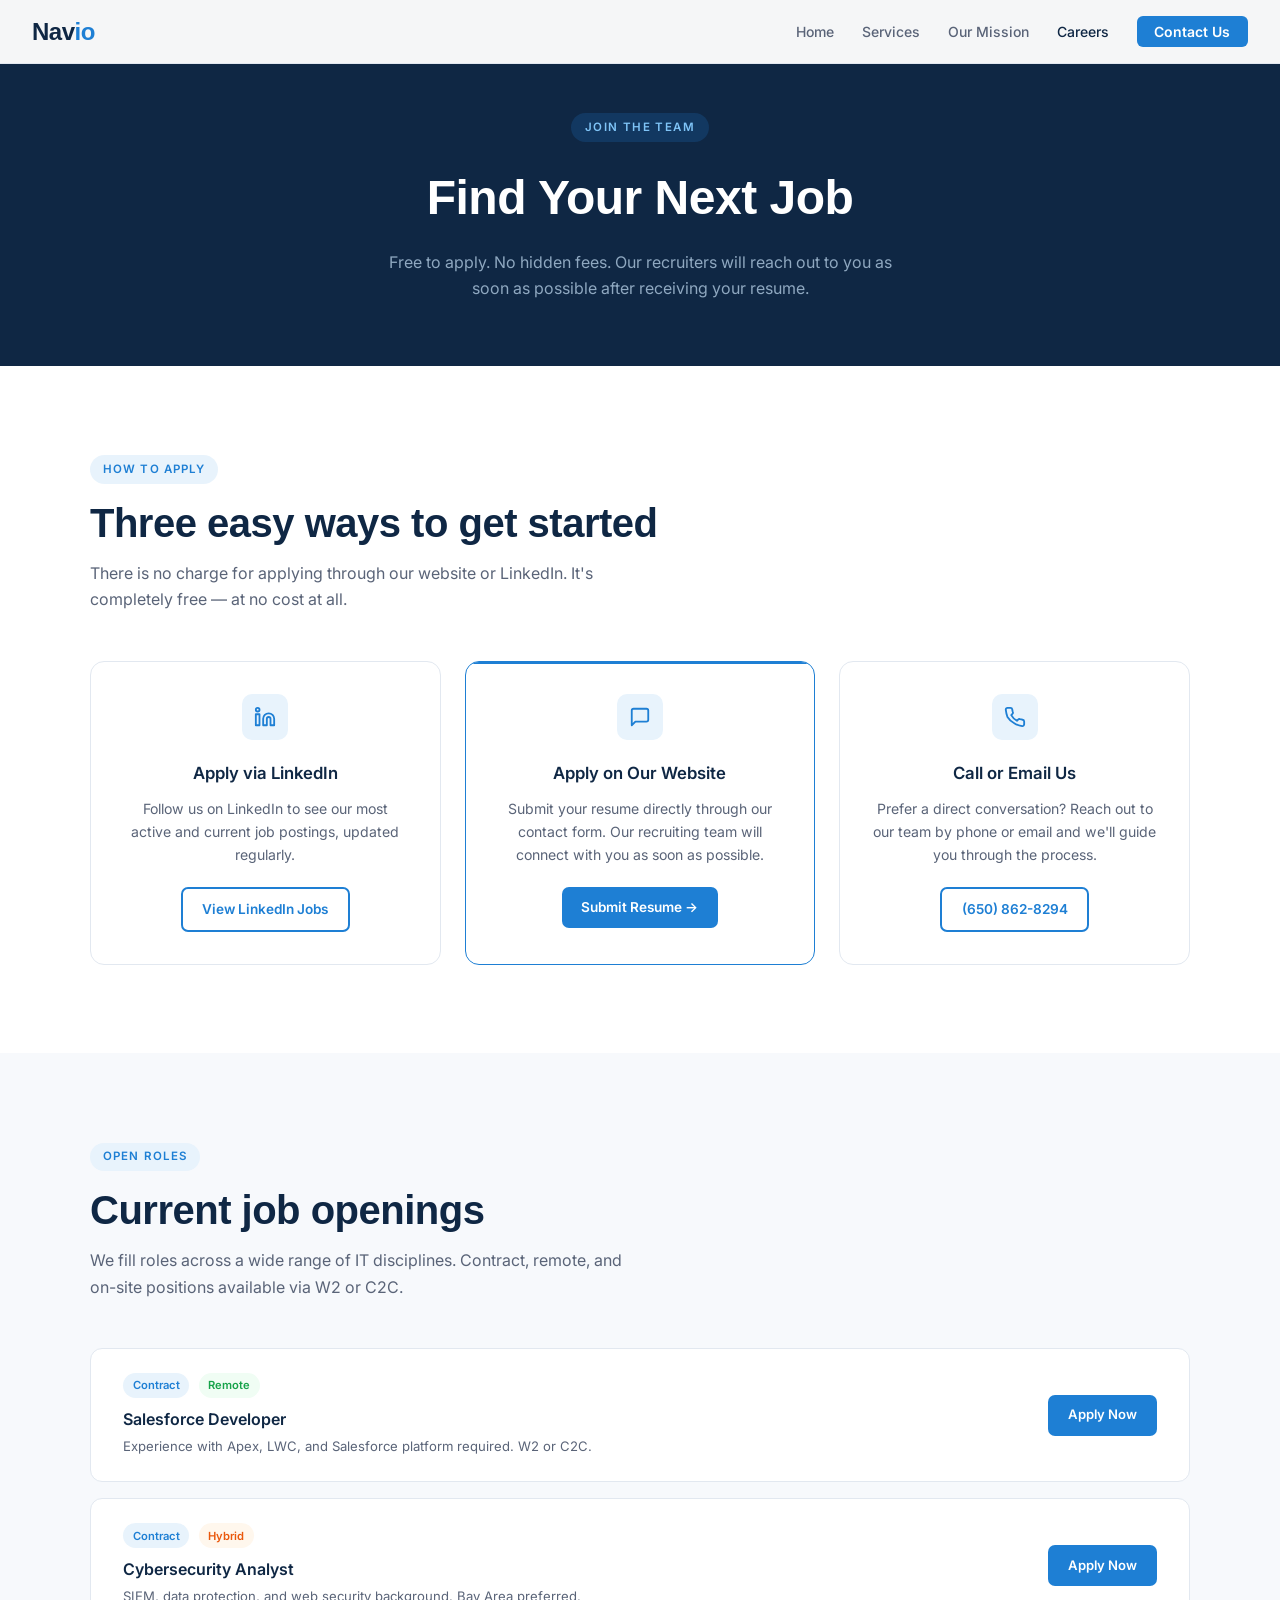
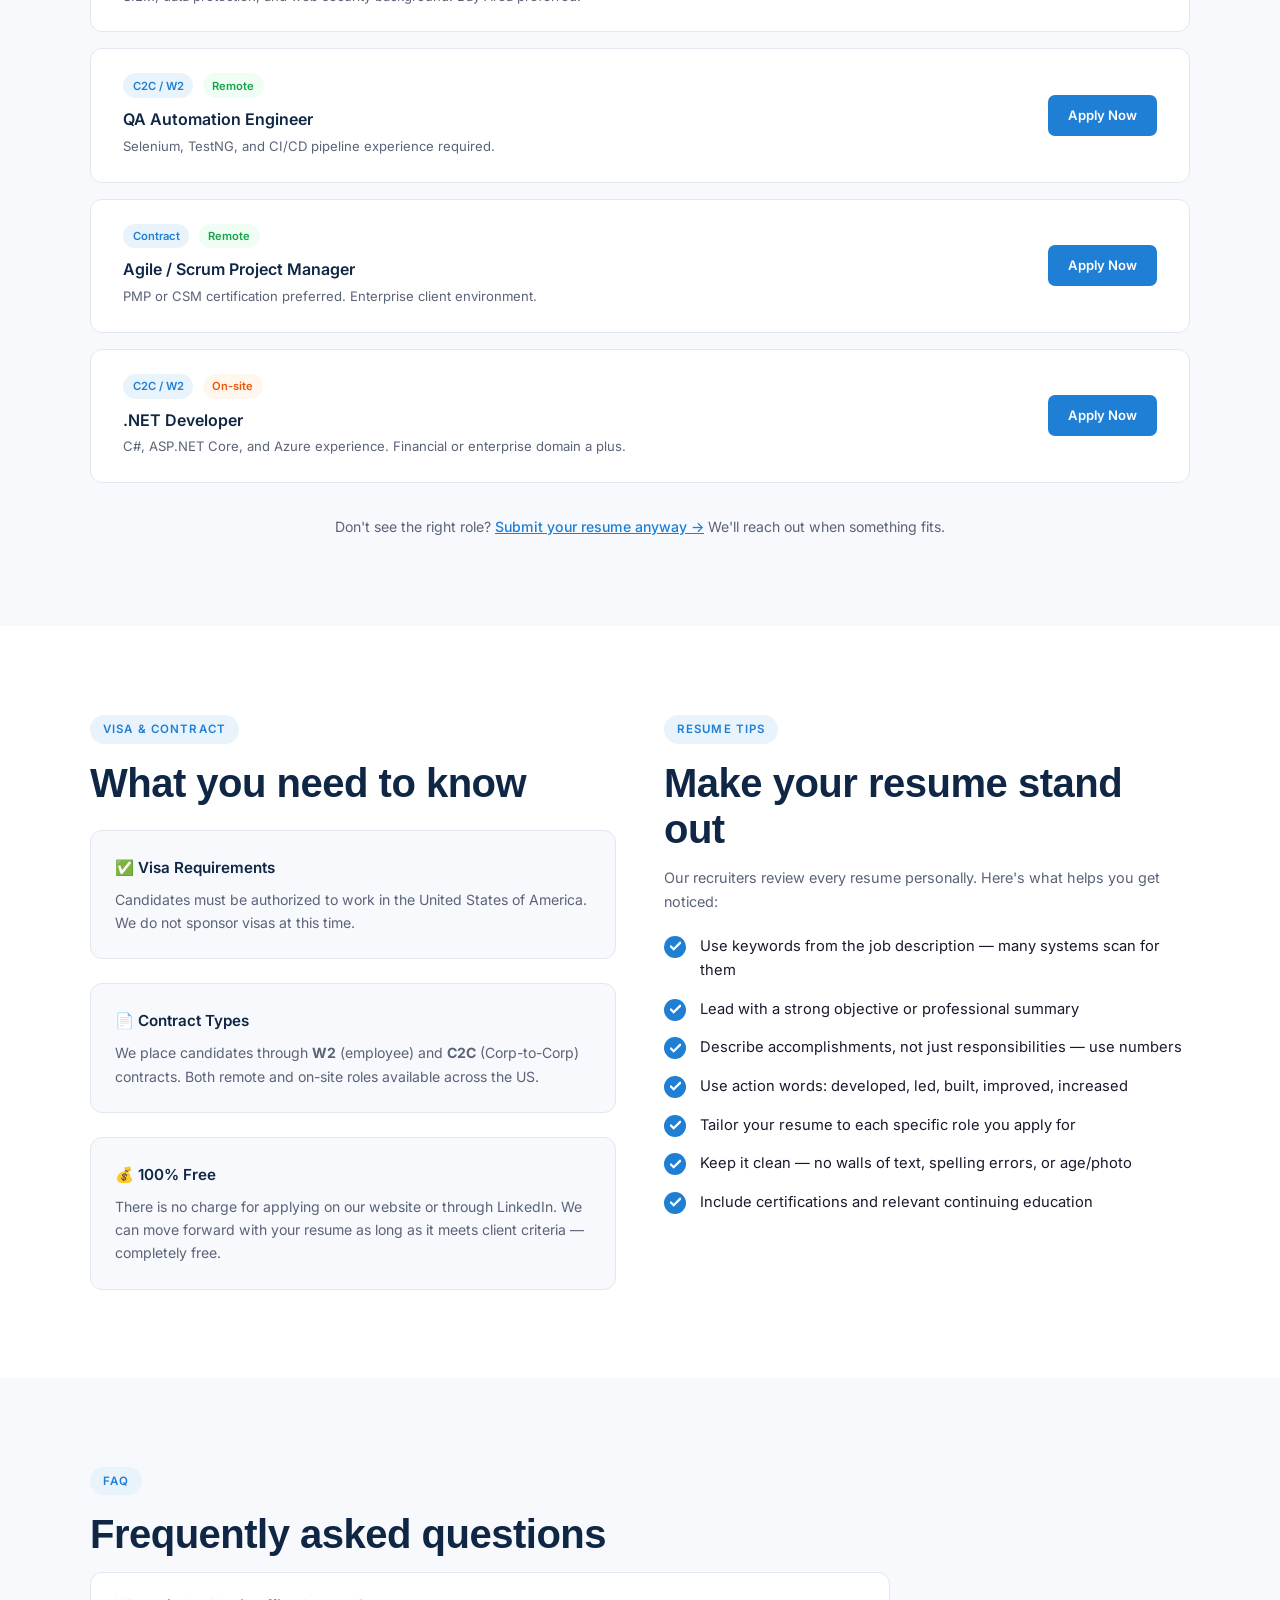
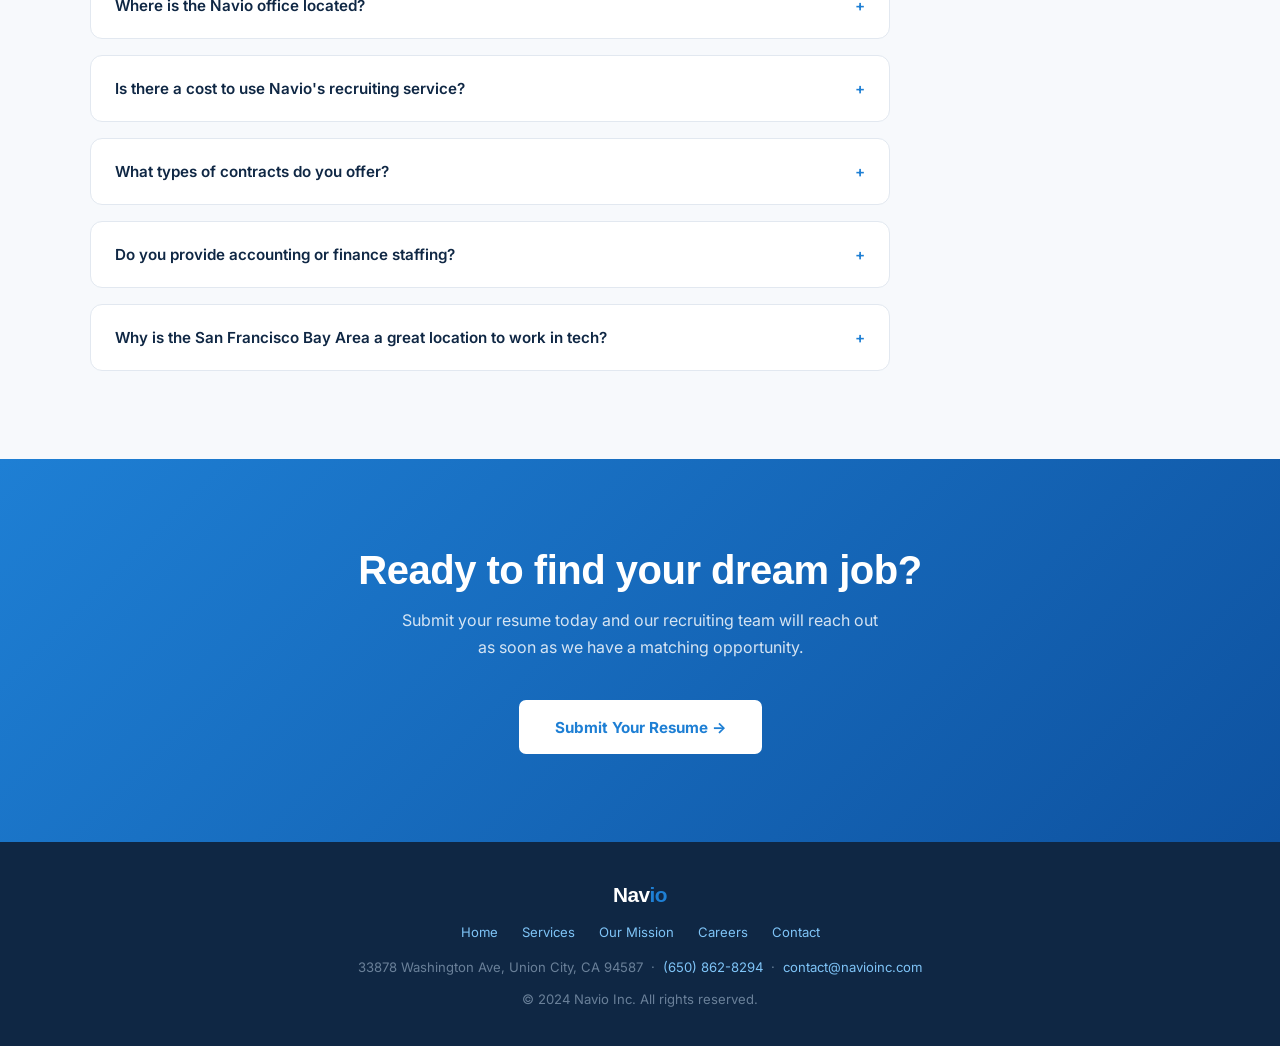
==== careers.html @ 4a9e3482 "Change font family in footer to sans-serif" ====
<!DOCTYPE html>
<html lang="en">
<head>
  <meta charset="UTF-8" />
  <meta name="viewport" content="width=device-width, initial-scale=1.0" />
  <title>Careers — Navio Inc</title>
  <link rel="stylesheet" href="style.css" />
</head>
<body>

<nav>
  <a href="index.html" class="nav-logo">Nav<span>io</span></a>
  <ul class="nav-links">
    <li><a href="index.html">Home</a></li>
    <li><a href="services.html">Services</a></li>
    <li><a href="mission.html">Our Mission</a></li>
    <li><a href="careers.html" class="active">Careers</a></li>
    <li><a href="contact.html" class="nav-cta">Contact Us</a></li>
  </ul>
</nav>

<div class="page-header">
  <div class="eyebrow">Join the Team</div>
  <h1>Find Your Next Job</h1>
  <p>Free to apply. No hidden fees. Our recruiters will reach out to you as soon as possible after receiving your resume.</p>
</div>

<!-- HOW TO APPLY -->
<section style="background:var(--bg);">
  <div class="section-inner">
    <div class="section-tag">How to Apply</div>
    <h2 class="section-title">Three easy ways to get started</h2>
    <p class="section-sub">There is no charge for applying through our website or LinkedIn. It's completely free — at no cost at all.</p>
    <div class="grid-3">
      <div class="card" style="text-align:center;">
        <div class="card-icon" style="margin:0 auto 1.25rem;"><svg viewBox="0 0 24 24"><path d="M16 8a6 6 0 016 6v7h-4v-7a2 2 0 00-2-2 2 2 0 00-2 2v7h-4v-7a6 6 0 016-6z"/><rect x="2" y="9" width="4" height="12"/><circle cx="4" cy="4" r="2"/></svg></div>
        <h3>Apply via LinkedIn</h3>
        <p style="margin-bottom:1.25rem;">Follow us on LinkedIn to see our most active and current job postings, updated regularly.</p>
        <a href="https://www.linkedin.com/in/navioinc" target="_blank" class="btn-outline" style="font-size:.85rem;padding:.6rem 1.2rem;">View LinkedIn Jobs</a>
      </div>
      <div class="card" style="text-align:center;border-color:var(--accent);">
        <div style="position:absolute;top:-1px;left:0;right:0;height:3px;background:var(--accent);transform:scaleX(1);"></div>
        <div class="card-icon" style="margin:0 auto 1.25rem;"><svg viewBox="0 0 24 24"><path d="M21 15a2 2 0 01-2 2H7l-4 4V5a2 2 0 012-2h14a2 2 0 012 2z"/></svg></div>
        <h3>Apply on Our Website</h3>
        <p style="margin-bottom:1.25rem;">Submit your resume directly through our contact form. Our recruiting team will connect with you as soon as possible.</p>
        <a href="contact.html" class="btn-primary" style="font-size:.85rem;padding:.6rem 1.2rem;">Submit Resume →</a>
      </div>
      <div class="card" style="text-align:center;">
        <div class="card-icon" style="margin:0 auto 1.25rem;"><svg viewBox="0 0 24 24"><path d="M22 16.92v3a2 2 0 01-2.18 2 19.79 19.79 0 01-8.63-3.07A19.5 19.5 0 013.77 12c-.9-2.62-1.52-5.35-1.85-8.08A2 2 0 013.9 2H7a2 2 0 012 1.72c.12.96.33 1.9.63 2.81a2 2 0 01-.45 2.11L7.91 9.91a16 16 0 006.18 6.18l1.27-1.27a2 2 0 012.11-.45c.91.3 1.85.51 2.81.63A2 2 0 0122 16.92z"/></svg></div>
        <h3>Call or Email Us</h3>
        <p style="margin-bottom:1.25rem;">Prefer a direct conversation? Reach out to our team by phone or email and we'll guide you through the process.</p>
        <a href="tel:6508628294" class="btn-outline" style="font-size:.85rem;padding:.6rem 1.2rem;">(650) 862-8294</a>
      </div>
    </div>
  </div>
</section>

<!-- JOB OPENINGS -->
<section style="background:var(--bg-alt);">
  <div class="section-inner">
    <div class="section-tag">Open Roles</div>
    <h2 class="section-title">Current job openings</h2>
    <p class="section-sub">We fill roles across a wide range of IT disciplines. Contract, remote, and on-site positions available via W2 or C2C.</p>

    <div style="display:flex;flex-direction:column;gap:1rem;">

      <div style="background:var(--bg);border:1px solid var(--border);border-radius:12px;padding:1.5rem 2rem;display:flex;justify-content:space-between;align-items:center;gap:1rem;flex-wrap:wrap;transition:box-shadow .2s,border-color .2s;" onmouseover="this.style.boxShadow='0 4px 16px rgba(15,39,68,.08)';this.style.borderColor='#c0d4e8';" onmouseout="this.style.boxShadow='none';this.style.borderColor='var(--border)';">
        <div>
          <div style="display:flex;gap:.6rem;margin-bottom:.5rem;flex-wrap:wrap;">
            <span style="background:var(--accent-light);color:var(--accent);font-size:.7rem;font-weight:600;padding:.2rem .6rem;border-radius:100px;">Contract</span>
            <span style="background:#f0fdf4;color:#16a34a;font-size:.7rem;font-weight:600;padding:.2rem .6rem;border-radius:100px;">Remote</span>
          </div>
          <h3 style="font-size:1rem;font-weight:600;color:var(--navy);margin-bottom:.2rem;">Salesforce Developer</h3>
          <p style="font-size:.82rem;color:var(--text-muted);">Experience with Apex, LWC, and Salesforce platform required. W2 or C2C.</p>
        </div>
        <a href="contact.html" class="btn-primary" style="font-size:.82rem;padding:.6rem 1.25rem;white-space:nowrap;">Apply Now</a>
      </div>

      <div style="background:var(--bg);border:1px solid var(--border);border-radius:12px;padding:1.5rem 2rem;display:flex;justify-content:space-between;align-items:center;gap:1rem;flex-wrap:wrap;transition:box-shadow .2s,border-color .2s;" onmouseover="this.style.boxShadow='0 4px 16px rgba(15,39,68,.08)';this.style.borderColor='#c0d4e8';" onmouseout="this.style.boxShadow='none';this.style.borderColor='var(--border)';">
        <div>
          <div style="display:flex;gap:.6rem;margin-bottom:.5rem;flex-wrap:wrap;">
            <span style="background:var(--accent-light);color:var(--accent);font-size:.7rem;font-weight:600;padding:.2rem .6rem;border-radius:100px;">Contract</span>
            <span style="background:#fff7ed;color:#ea580c;font-size:.7rem;font-weight:600;padding:.2rem .6rem;border-radius:100px;">Hybrid</span>
          </div>
          <h3 style="font-size:1rem;font-weight:600;color:var(--navy);margin-bottom:.2rem;">Cybersecurity Analyst</h3>
          <p style="font-size:.82rem;color:var(--text-muted);">SIEM, data protection, and web security background. Bay Area preferred.</p>
        </div>
        <a href="contact.html" class="btn-primary" style="font-size:.82rem;padding:.6rem 1.25rem;white-space:nowrap;">Apply Now</a>
      </div>

      <div style="background:var(--bg);border:1px solid var(--border);border-radius:12px;padding:1.5rem 2rem;display:flex;justify-content:space-between;align-items:center;gap:1rem;flex-wrap:wrap;transition:box-shadow .2s,border-color .2s;" onmouseover="this.style.boxShadow='0 4px 16px rgba(15,39,68,.08)';this.style.borderColor='#c0d4e8';" onmouseout="this.style.boxShadow='none';this.style.borderColor='var(--border)';">
        <div>
          <div style="display:flex;gap:.6rem;margin-bottom:.5rem;flex-wrap:wrap;">
            <span style="background:var(--accent-light);color:var(--accent);font-size:.7rem;font-weight:600;padding:.2rem .6rem;border-radius:100px;">C2C / W2</span>
            <span style="background:#f0fdf4;color:#16a34a;font-size:.7rem;font-weight:600;padding:.2rem .6rem;border-radius:100px;">Remote</span>
          </div>
          <h3 style="font-size:1rem;font-weight:600;color:var(--navy);margin-bottom:.2rem;">QA Automation Engineer</h3>
          <p style="font-size:.82rem;color:var(--text-muted);">Selenium, TestNG, and CI/CD pipeline experience required.</p>
        </div>
        <a href="contact.html" class="btn-primary" style="font-size:.82rem;padding:.6rem 1.25rem;white-space:nowrap;">Apply Now</a>
      </div>

      <div style="background:var(--bg);border:1px solid var(--border);border-radius:12px;padding:1.5rem 2rem;display:flex;justify-content:space-between;align-items:center;gap:1rem;flex-wrap:wrap;transition:box-shadow .2s,border-color .2s;" onmouseover="this.style.boxShadow='0 4px 16px rgba(15,39,68,.08)';this.style.borderColor='#c0d4e8';" onmouseover="this.style.boxShadow='0 4px 16px rgba(15,39,68,.08)';this.style.borderColor='#c0d4e8';" onmouseout="this.style.boxShadow='none';this.style.borderColor='var(--border)';">
        <div>
          <div style="display:flex;gap:.6rem;margin-bottom:.5rem;flex-wrap:wrap;">
            <span style="background:var(--accent-light);color:var(--accent);font-size:.7rem;font-weight:600;padding:.2rem .6rem;border-radius:100px;">Contract</span>
            <span style="background:#f0fdf4;color:#16a34a;font-size:.7rem;font-weight:600;padding:.2rem .6rem;border-radius:100px;">Remote</span>
          </div>
          <h3 style="font-size:1rem;font-weight:600;color:var(--navy);margin-bottom:.2rem;">Agile / Scrum Project Manager</h3>
          <p style="font-size:.82rem;color:var(--text-muted);">PMP or CSM certification preferred. Enterprise client environment.</p>
        </div>
        <a href="contact.html" class="btn-primary" style="font-size:.82rem;padding:.6rem 1.25rem;white-space:nowrap;">Apply Now</a>
      </div>

      <div style="background:var(--bg);border:1px solid var(--border);border-radius:12px;padding:1.5rem 2rem;display:flex;justify-content:space-between;align-items:center;gap:1rem;flex-wrap:wrap;transition:box-shadow .2s,border-color .2s;" onmouseover="this.style.boxShadow='0 4px 16px rgba(15,39,68,.08)';this.style.borderColor='#c0d4e8';" onmouseout="this.style.boxShadow='none';this.style.borderColor='var(--border)';">
        <div>
          <div style="display:flex;gap:.6rem;margin-bottom:.5rem;flex-wrap:wrap;">
            <span style="background:var(--accent-light);color:var(--accent);font-size:.7rem;font-weight:600;padding:.2rem .6rem;border-radius:100px;">C2C / W2</span>
            <span style="background:#fff7ed;color:#ea580c;font-size:.7rem;font-weight:600;padding:.2rem .6rem;border-radius:100px;">On-site</span>
          </div>
          <h3 style="font-size:1rem;font-weight:600;color:var(--navy);margin-bottom:.2rem;">.NET Developer</h3>
          <p style="font-size:.82rem;color:var(--text-muted);">C#, ASP.NET Core, and Azure experience. Financial or enterprise domain a plus.</p>
        </div>
        <a href="contact.html" class="btn-primary" style="font-size:.82rem;padding:.6rem 1.25rem;white-space:nowrap;">Apply Now</a>
      </div>

    </div>

    <p style="margin-top:2rem;font-size:.88rem;color:var(--text-muted);text-align:center;">Don't see the right role? <a href="contact.html" style="color:var(--accent);font-weight:500;">Submit your resume anyway →</a> We'll reach out when something fits.</p>
  </div>
</section>

<!-- CONTRACT INFO -->
<section style="background:var(--bg);">
  <div class="section-inner">
    <div style="display:grid;grid-template-columns:1fr 1fr;gap:3rem;align-items:start;">
      <div>
        <div class="section-tag">Visa &amp; Contract</div>
        <h2 class="section-title">What you need to know</h2>
        <div style="display:flex;flex-direction:column;gap:1.5rem;margin-top:1.5rem;">
          <div style="padding:1.5rem;background:var(--bg-alt);border-radius:12px;border:1px solid var(--border);">
            <h3 style="font-size:.95rem;font-weight:600;color:var(--navy);margin-bottom:.5rem;">✅ Visa Requirements</h3>
            <p style="font-size:.88rem;color:var(--text-muted);">Candidates must be authorized to work in the United States of America. We do not sponsor visas at this time.</p>
          </div>
          <div style="padding:1.5rem;background:var(--bg-alt);border-radius:12px;border:1px solid var(--border);">
            <h3 style="font-size:.95rem;font-weight:600;color:var(--navy);margin-bottom:.5rem;">📄 Contract Types</h3>
            <p style="font-size:.88rem;color:var(--text-muted);">We place candidates through <strong>W2</strong> (employee) and <strong>C2C</strong> (Corp-to-Corp) contracts. Both remote and on-site roles available across the US.</p>
          </div>
          <div style="padding:1.5rem;background:var(--bg-alt);border-radius:12px;border:1px solid var(--border);">
            <h3 style="font-size:.95rem;font-weight:600;color:var(--navy);margin-bottom:.5rem;">💰 100% Free</h3>
            <p style="font-size:.88rem;color:var(--text-muted);">There is no charge for applying on our website or through LinkedIn. We can move forward with your resume as long as it meets client criteria — completely free.</p>
          </div>
        </div>
      </div>
      <div>
        <div class="section-tag">Resume Tips</div>
        <h2 class="section-title">Make your resume stand out</h2>
        <p style="color:var(--text-muted);font-size:.9rem;margin-bottom:1.25rem;">Our recruiters review every resume personally. Here's what helps you get noticed:</p>
        <ul class="check-list">
          <li class="check-item"><div class="check-circle"><svg viewBox="0 0 12 10"><polyline points="1,5 4,8 11,1"/></svg></div><span>Use keywords from the job description — many systems scan for them</span></li>
          <li class="check-item"><div class="check-circle"><svg viewBox="0 0 12 10"><polyline points="1,5 4,8 11,1"/></svg></div><span>Lead with a strong objective or professional summary</span></li>
          <li class="check-item"><div class="check-circle"><svg viewBox="0 0 12 10"><polyline points="1,5 4,8 11,1"/></svg></div><span>Describe accomplishments, not just responsibilities — use numbers</span></li>
          <li class="check-item"><div class="check-circle"><svg viewBox="0 0 12 10"><polyline points="1,5 4,8 11,1"/></svg></div><span>Use action words: developed, led, built, improved, increased</span></li>
          <li class="check-item"><div class="check-circle"><svg viewBox="0 0 12 10"><polyline points="1,5 4,8 11,1"/></svg></div><span>Tailor your resume to each specific role you apply for</span></li>
          <li class="check-item"><div class="check-circle"><svg viewBox="0 0 12 10"><polyline points="1,5 4,8 11,1"/></svg></div><span>Keep it clean — no walls of text, spelling errors, or age/photo</span></li>
          <li class="check-item"><div class="check-circle"><svg viewBox="0 0 12 10"><polyline points="1,5 4,8 11,1"/></svg></div><span>Include certifications and relevant continuing education</span></li>
        </ul>
      </div>
    </div>
  </div>
</section>

<!-- FAQ -->
<section style="background:var(--bg-alt);">
  <div class="section-inner">
    <div class="section-tag">FAQ</div>
    <h2 class="section-title">Frequently asked questions</h2>
    <div style="display:flex;flex-direction:column;gap:1rem;max-width:800px;">

      <details style="background:var(--bg);border:1px solid var(--border);border-radius:12px;padding:1.25rem 1.5rem;cursor:pointer;">
        <summary style="font-weight:600;color:var(--navy);font-size:.95rem;list-style:none;display:flex;justify-content:space-between;align-items:center;">Where is the Navio office located? <span style="color:var(--accent);">+</span></summary>
        <p style="margin-top:.85rem;font-size:.88rem;color:var(--text-muted);">Our office is located at 33878 Washington Ave, Union City, CA 94587. We serve clients and candidates across the entire United States.</p>
      </details>

      <details style="background:var(--bg);border:1px solid var(--border);border-radius:12px;padding:1.25rem 1.5rem;cursor:pointer;">
        <summary style="font-weight:600;color:var(--navy);font-size:.95rem;list-style:none;display:flex;justify-content:space-between;align-items:center;">Is there a cost to use Navio's recruiting service? <span style="color:var(--accent);">+</span></summary>
        <p style="margin-top:.85rem;font-size:.88rem;color:var(--text-muted);">No. Our service is completely free for job seekers. There is no charge for applying on our website or through LinkedIn. We earn only when we successfully place a candidate with an employer.</p>
      </details>

      <details style="background:var(--bg);border:1px solid var(--border);border-radius:12px;padding:1.25rem 1.5rem;cursor:pointer;">
        <summary style="font-weight:600;color:var(--navy);font-size:.95rem;list-style:none;display:flex;justify-content:space-between;align-items:center;">What types of contracts do you offer? <span style="color:var(--accent);">+</span></summary>
        <p style="margin-top:.85rem;font-size:.88rem;color:var(--text-muted);">We place candidates through W2 (direct employment) and C2C (Corp-to-Corp) contracts. We have both remote and on-site opportunities available.</p>
      </details>

      <details style="background:var(--bg);border:1px solid var(--border);border-radius:12px;padding:1.25rem 1.5rem;cursor:pointer;">
        <summary style="font-weight:600;color:var(--navy);font-size:.95rem;list-style:none;display:flex;justify-content:space-between;align-items:center;">Do you provide accounting or finance staffing? <span style="color:var(--accent);">+</span></summary>
        <p style="margin-top:.85rem;font-size:.88rem;color:var(--text-muted);">No. Our core expertise is in IT staffing — we provide IT consultants to Bay Area companies as well as clients across the USA and some international clients. We do not specialize in accounting or finance roles.</p>
      </details>

      <details style="background:var(--bg);border:1px solid var(--border);border-radius:12px;padding:1.25rem 1.5rem;cursor:pointer;">
        <summary style="font-weight:600;color:var(--navy);font-size:.95rem;list-style:none;display:flex;justify-content:space-between;align-items:center;">Why is the San Francisco Bay Area a great location to work in tech? <span style="color:var(--accent);">+</span></summary>
        <p style="margin-top:.85rem;font-size:.88rem;color:var(--text-muted);">Silicon Valley is a global center for high technology and innovation, located in the southern part of the San Francisco Bay Area. It's home to some of the world's most influential technology companies and offers unparalleled career opportunities for IT professionals.</p>
      </details>

    </div>
  </div>
</section>

<!-- CTA -->
<section class="cta-band">
  <div class="section-inner">
    <h2 class="section-title">Ready to find your dream job?</h2>
    <p>Submit your resume today and our recruiting team will reach out as soon as we have a matching opportunity.</p>
    <a href="contact.html" class="btn-white">Submit Your Resume →</a>
  </div>
</section>

<footer>
  <div class="footer-inner">
    <div style="font-family:'sans-serif',sans-serif;font-weight:800;font-size:1.3rem;color:#fff;letter-spacing:-.5px;">Nav<span style="color:var(--accent);">io</span></div>
    <div class="footer-links">
      <a href="index.html">Home</a><a href="services.html">Services</a><a href="mission.html">Our Mission</a><a href="careers.html">Careers</a><a href="contact.html">Contact</a>
    </div>
    <p>33878 Washington Ave, Union City, CA 94587 &nbsp;·&nbsp; <a href="tel:6508628294">(650) 862-8294</a> &nbsp;·&nbsp; <a href="mailto:contact@navioinc.com">contact@navioinc.com</a></p>
    <p>© 2024 Navio Inc. All rights reserved.</p>
  </div>
</footer>

</body>
</html>
---- style.css ----
/* ============================================================
   NAVIO INC — Shared Stylesheet
   ============================================================ */

@import url('https://fonts.googleapis.com/css2?family=Inter:wght@400;500;600&family=Syne:wght@700;800&display=swap');

*, *::before, *::after { box-sizing: border-box; margin: 0; padding: 0; }

:root {
  --navy:        #0f2744;
  --navy-mid:    #1a3a5c;
  --accent:      #1e7fd4;
  --accent-light:#e8f3fc;
  --text:        #1a1a2e;
  --text-muted:  #5a6478;
  --border:      #e2e8f0;
  --bg:          #ffffff;
  --bg-alt:      #f7f9fc;
}

html { scroll-behavior: smooth; }
body { font-family: 'Inter', sans-serif; color: var(--text); background: var(--bg); line-height: 1.65; }

/* ── NAV ── */
nav {
  position: fixed; top: 0; left: 0; right: 0; z-index: 100;
  background: rgba(255,255,255,0.96); backdrop-filter: blur(10px);
  border-bottom: 1px solid var(--border);
  padding: 0 2rem; height: 64px;
  display: flex; align-items: center; justify-content: space-between;
}
.nav-logo { font-family: 'sans-serif', sans-serif; font-weight: 800; font-size: 1.5rem; color: var(--navy); text-decoration: none; letter-spacing: -0.5px; }
.nav-logo span { color: var(--accent); }
.nav-links { display: flex; gap: 1.75rem; list-style: none; }
.nav-links a { font-size: 0.875rem; font-weight: 500; color: var(--text-muted); text-decoration: none; transition: color .2s; }
.nav-links a:hover, .nav-links a.active { color: var(--navy); }
.nav-cta { background: var(--accent) !important; color: #fff !important; padding: .45rem 1.1rem; border-radius: 6px; font-weight: 600 !important; transition: background .2s !important; }
.nav-cta:hover { background: #1567b8 !important; }

/* ── PAGE HEADER (inner pages) ── */
.page-header {
  background: var(--navy); padding: 7rem 2rem 4rem;
  text-align: center;
}
.page-header .eyebrow {
  display: inline-block; background: rgba(30,127,212,.2); color: #7fc4f7;
  font-size: .72rem; font-weight: 600; letter-spacing: .12em; text-transform: uppercase;
  padding: .3rem .85rem; border-radius: 100px; margin-bottom: 1rem;
}
.page-header h1 { font-family: 'sans-serif', sans-serif; font-size: clamp(2rem,4vw,3rem); font-weight: 800; color: #fff; letter-spacing: -.5px; margin-bottom: .75rem; }
.page-header p { color: #8fa8c0; font-size: 1rem; max-width: 520px; margin: 0 auto; }

/* ── SECTIONS ── */
section { padding: 5.5rem 2rem; }
.section-inner { max-width: 1100px; margin: 0 auto; }
.section-tag { display: inline-block; background: var(--accent-light); color: var(--accent); font-size: .72rem; font-weight: 600; letter-spacing: .1em; text-transform: uppercase; padding: .3rem .8rem; border-radius: 100px; margin-bottom: 1rem; }
.section-title { font-family: 'sans-serif', sans-serif; font-size: clamp(1.8rem,3.5vw,2.5rem); font-weight: 800; color: var(--navy); letter-spacing: -.5px; line-height: 1.15; margin-bottom: .9rem; }
.section-sub { color: var(--text-muted); font-size: 1rem; max-width: 540px; margin-bottom: 3rem; }

/* ── BUTTONS ── */
.btn-primary { background: var(--accent); color: #fff; padding: .85rem 2rem; border-radius: 7px; font-weight: 600; font-size: .95rem; text-decoration: none; display: inline-block; transition: background .2s, transform .15s; border: none; cursor: pointer; font-family: inherit; }
.btn-primary:hover { background: #1567b8; transform: translateY(-1px); }
.btn-outline { border: 2px solid var(--accent); color: var(--accent); padding: .8rem 1.9rem; border-radius: 7px; font-weight: 600; font-size: .95rem; text-decoration: none; display: inline-block; transition: background .2s, color .2s; background: transparent; cursor: pointer; font-family: inherit; }
.btn-outline:hover { background: var(--accent); color: #fff; }
.btn-white { background: #fff; color: var(--accent); padding: .9rem 2.25rem; border-radius: 7px; font-weight: 700; font-size: .95rem; text-decoration: none; display: inline-block; transition: transform .2s, box-shadow .2s; }
.btn-white:hover { transform: translateY(-2px); box-shadow: 0 8px 24px rgba(0,0,0,.2); }

/* ── CARDS ── */
.card { border: 1px solid var(--border); border-radius: 14px; padding: 2rem; transition: box-shadow .25s, border-color .25s, transform .2s; position: relative; overflow: hidden; background: var(--bg); }
.card::before { content: ''; position: absolute; top: 0; left: 0; right: 0; height: 3px; background: var(--accent); transform: scaleX(0); transform-origin: left; transition: transform .3s; }
.card:hover { box-shadow: 0 8px 32px rgba(15,39,68,.1); border-color: #c0d4e8; transform: translateY(-2px); }
.card:hover::before { transform: scaleX(1); }

.card-icon { width: 46px; height: 46px; background: var(--accent-light); border-radius: 10px; display: flex; align-items: center; justify-content: center; margin-bottom: 1.25rem; }
.card-icon svg { width: 22px; height: 22px; stroke: var(--accent); fill: none; stroke-width: 2; stroke-linecap: round; stroke-linejoin: round; }
.card h3 { font-size: 1.05rem; font-weight: 600; color: var(--navy); margin-bottom: .6rem; }
.card p { font-size: .88rem; color: var(--text-muted); line-height: 1.65; }

/* ── DARK SECTION ── */
.dark-section { background: var(--navy); }
.dark-section .section-title { color: #fff; }
.dark-section .section-sub { color: #8fa8c0; }
.dark-section .section-tag { background: rgba(30,127,212,.2); color: #7fc4f7; }

/* ── CTA BAND ── */
.cta-band { background: linear-gradient(135deg, var(--accent) 0%, #0e52a0 100%); text-align: center; }
.cta-band .section-title { color: #fff; }
.cta-band p { color: rgba(255,255,255,.82); max-width: 480px; margin: 0 auto 2.5rem; }

/* ── CHECKLIST ── */
.check-list { list-style: none; display: flex; flex-direction: column; gap: .9rem; }
.check-item { display: flex; gap: .85rem; align-items: flex-start; }
.check-circle { width: 22px; height: 22px; background: var(--accent); border-radius: 50%; display: flex; align-items: center; justify-content: center; flex-shrink: 0; margin-top: 2px; }
.check-circle svg { width: 11px; height: 11px; stroke: #fff; fill: none; stroke-width: 2.5; stroke-linecap: round; }
.check-item span { font-size: .92rem; color: var(--text); }

/* ── FOOTER ── */
footer { background: var(--navy); color: #6a8099; text-align: center; padding: 2.25rem 2rem; font-size: .82rem; }
footer a { color: #7fc4f7; text-decoration: none; }
footer a:hover { text-decoration: underline; }
.footer-inner { max-width: 1100px; margin: 0 auto; display: flex; flex-direction: column; gap: .6rem; align-items: center; }
.footer-links { display: flex; gap: 1.5rem; flex-wrap: wrap; justify-content: center; margin-bottom: .25rem; }

/* ── GRID HELPERS ── */
.grid-3 { display: grid; grid-template-columns: repeat(auto-fit, minmax(280px, 1fr)); gap: 1.5rem; }
.grid-2 { display: grid; grid-template-columns: 1fr 1fr; gap: 1.5rem; }

/* ── TRUST BAR ── */
.trust-bar { background: var(--bg-alt); border-bottom: 1px solid var(--border); padding: 1.5rem 2rem; text-align: center; }
.trust-bar p { font-size: .75rem; color: var(--text-muted); letter-spacing: .08em; text-transform: uppercase; margin-bottom: 1.1rem; }
.trust-logos { display: flex; justify-content: center; align-items: center; gap: 2.5rem; flex-wrap: wrap; }
.trust-logo { font-family: 'Syne', sans-serif; font-weight: 700; font-size: 1.05rem; color: #b0b8c8; }

/* ── STAT CARDS ── */
.stat-card { background: rgba(255,255,255,.06); border: 1px solid rgba(255,255,255,.1); border-radius: 12px; padding: 1.5rem; }
.stat-card .num { font-family: 'Syne', sans-serif; font-size: 2.2rem; font-weight: 800; color: #fff; line-height: 1; }
.stat-card .num span { color: #7fc4f7; }
.stat-card .label { font-size: .8rem; color: #7f9ab0; margin-top: .4rem; }

/* ── FORM ── */
.form-grid { display: grid; grid-template-columns: 1fr 1fr; gap: 1.25rem; }
.form-group { display: flex; flex-direction: column; gap: .4rem; }
.form-group.full { grid-column: 1 / -1; }
label { font-size: .82rem; font-weight: 500; color: var(--navy); }
input, select, textarea { border: 1px solid var(--border); border-radius: 7px; padding: .7rem .9rem; font-size: .9rem; font-family: inherit; color: var(--text); background: var(--bg); transition: border-color .2s, box-shadow .2s; outline: none; width: 100%; }
input:focus, select:focus, textarea:focus { border-color: var(--accent); box-shadow: 0 0 0 3px rgba(30,127,212,.12); }
textarea { resize: vertical; min-height: 110px; }

/* ── MOBILE ── */
@media (max-width: 768px) {
  .nav-links { display: none; }
  .grid-2 { grid-template-columns: 1fr; }
  .form-grid { grid-template-columns: 1fr; }
}
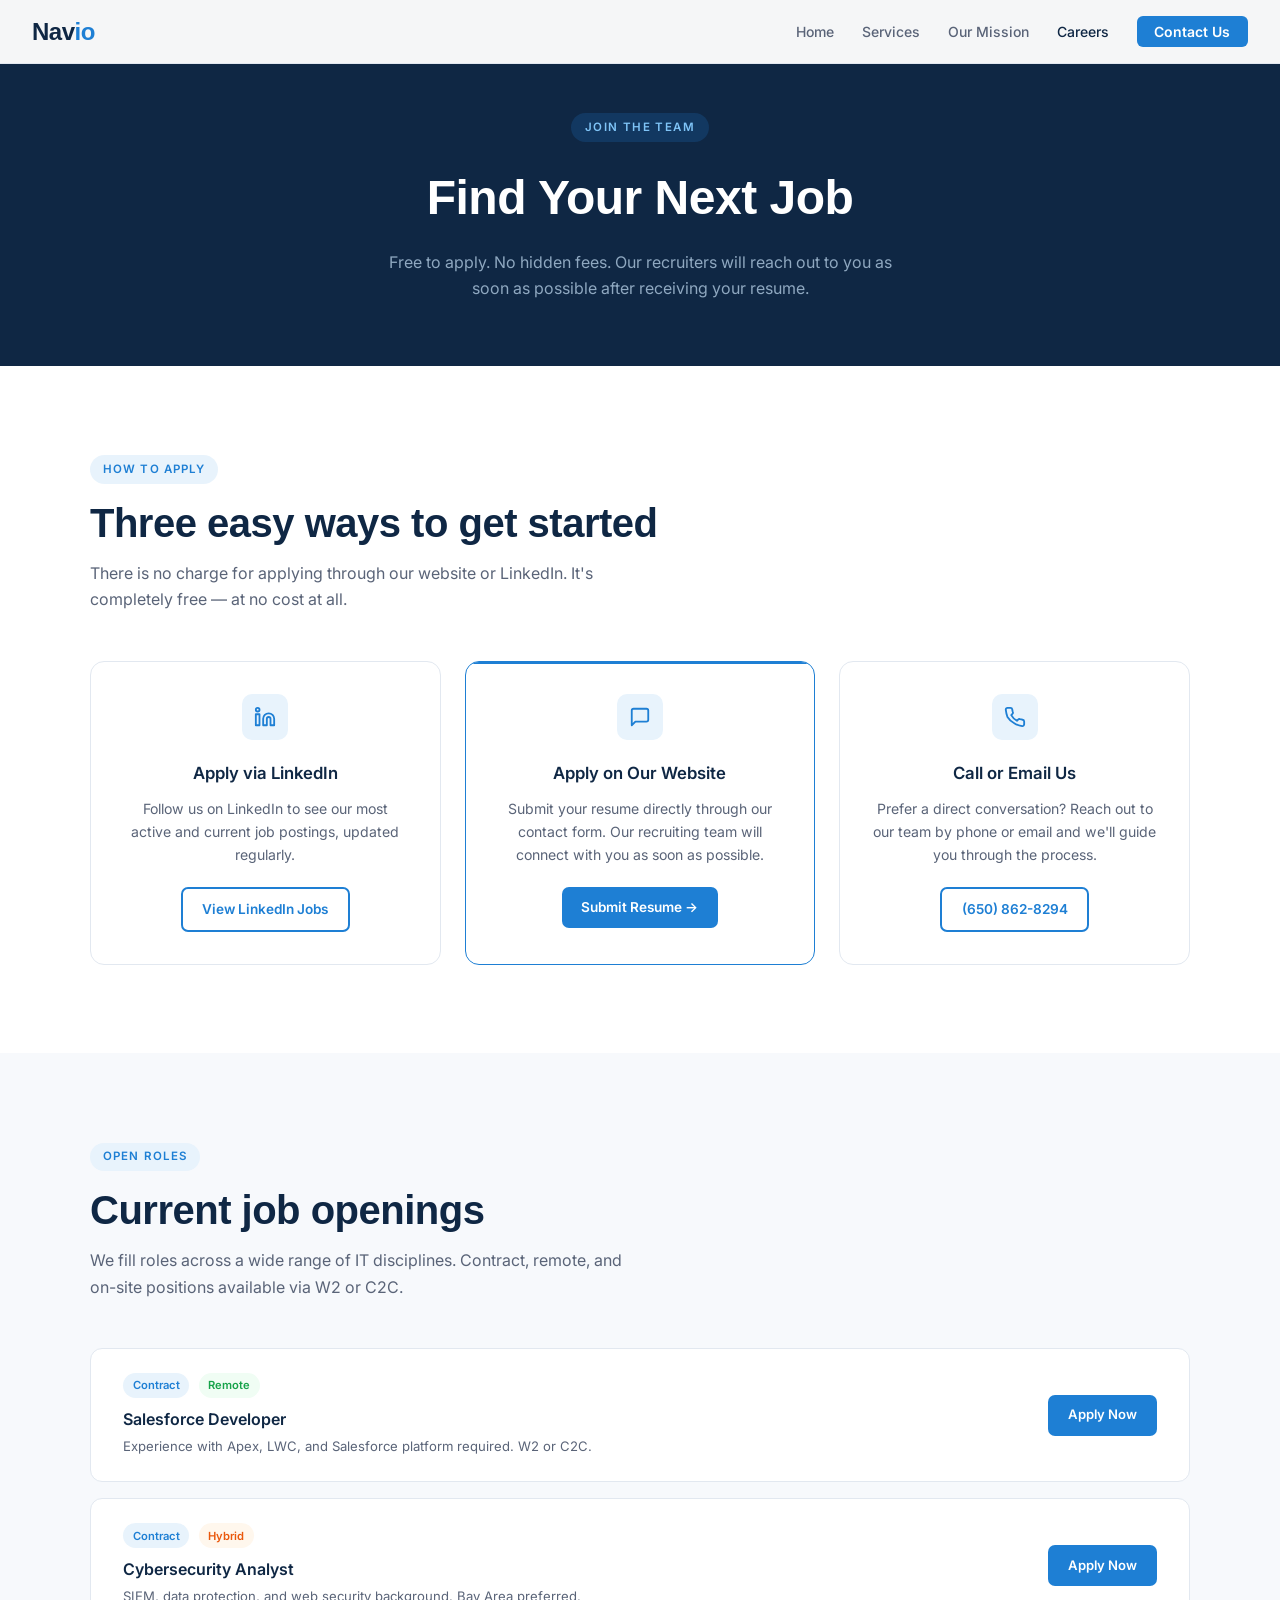
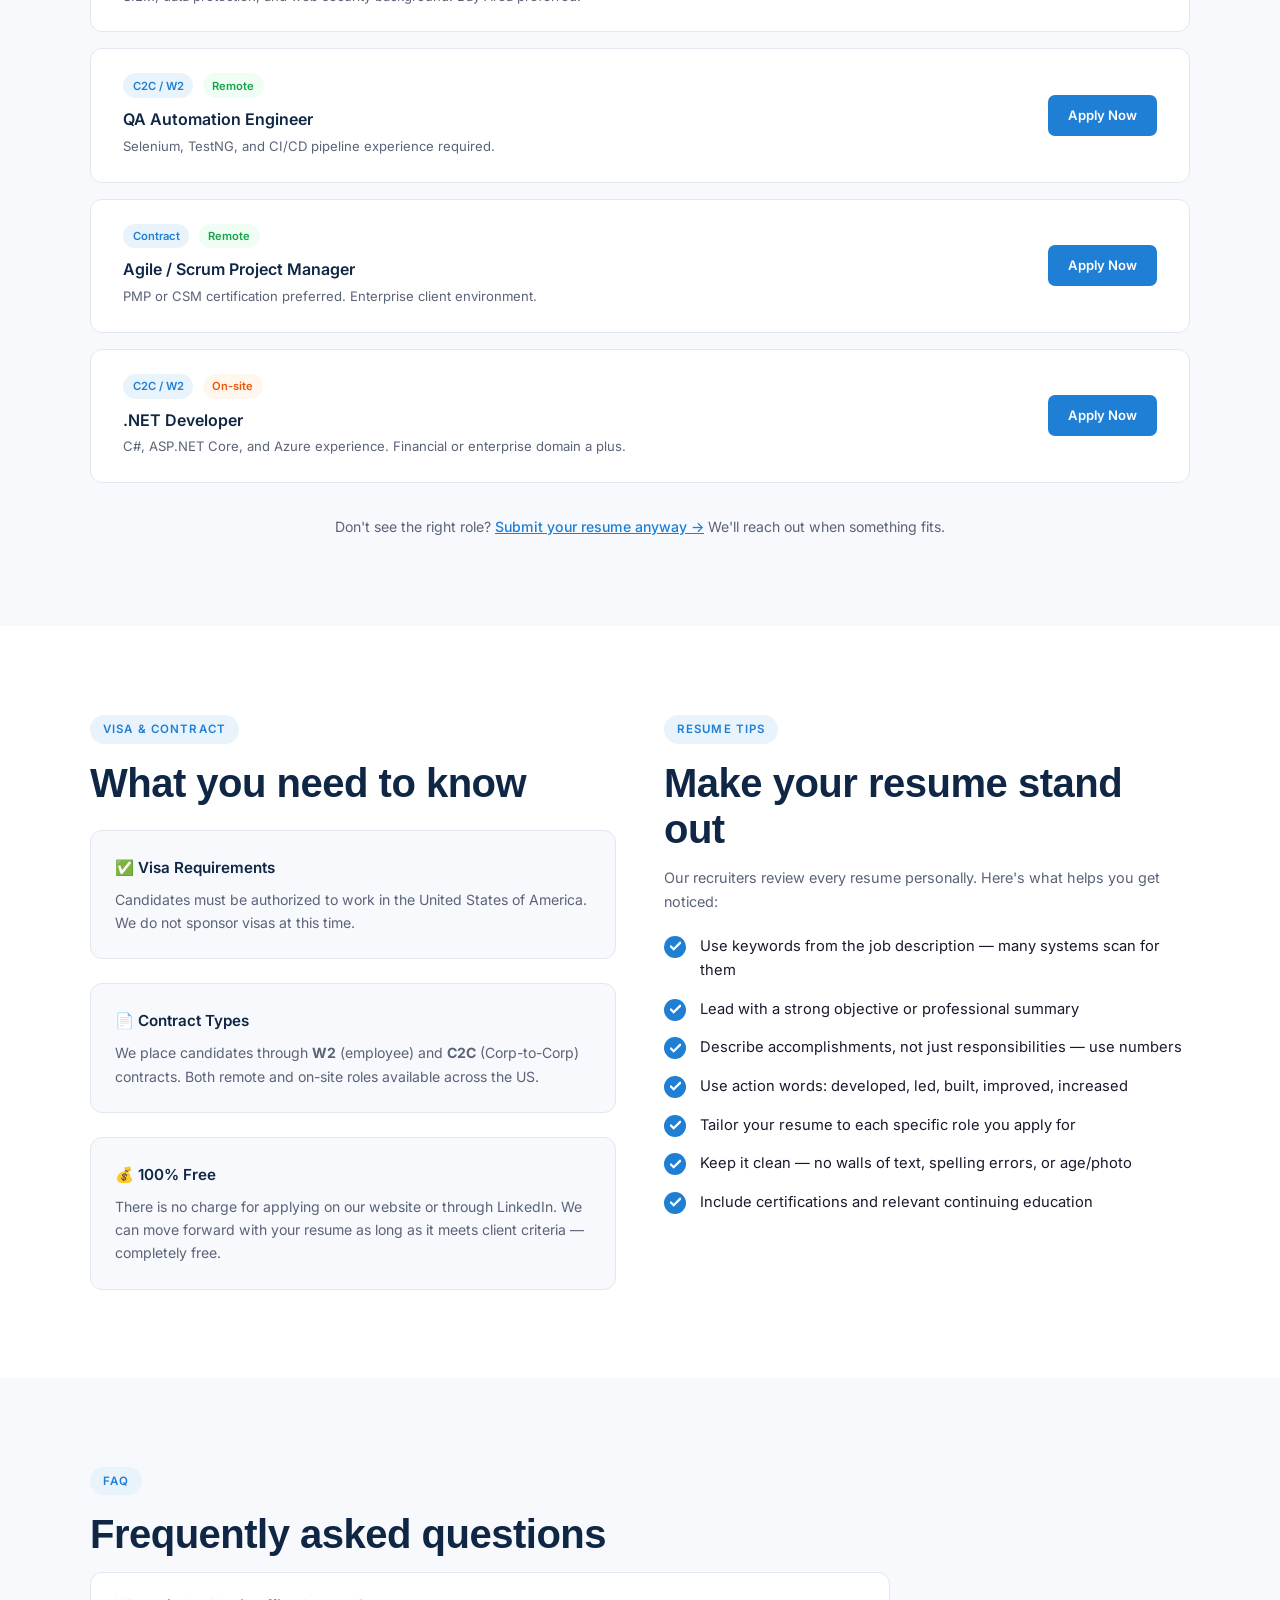
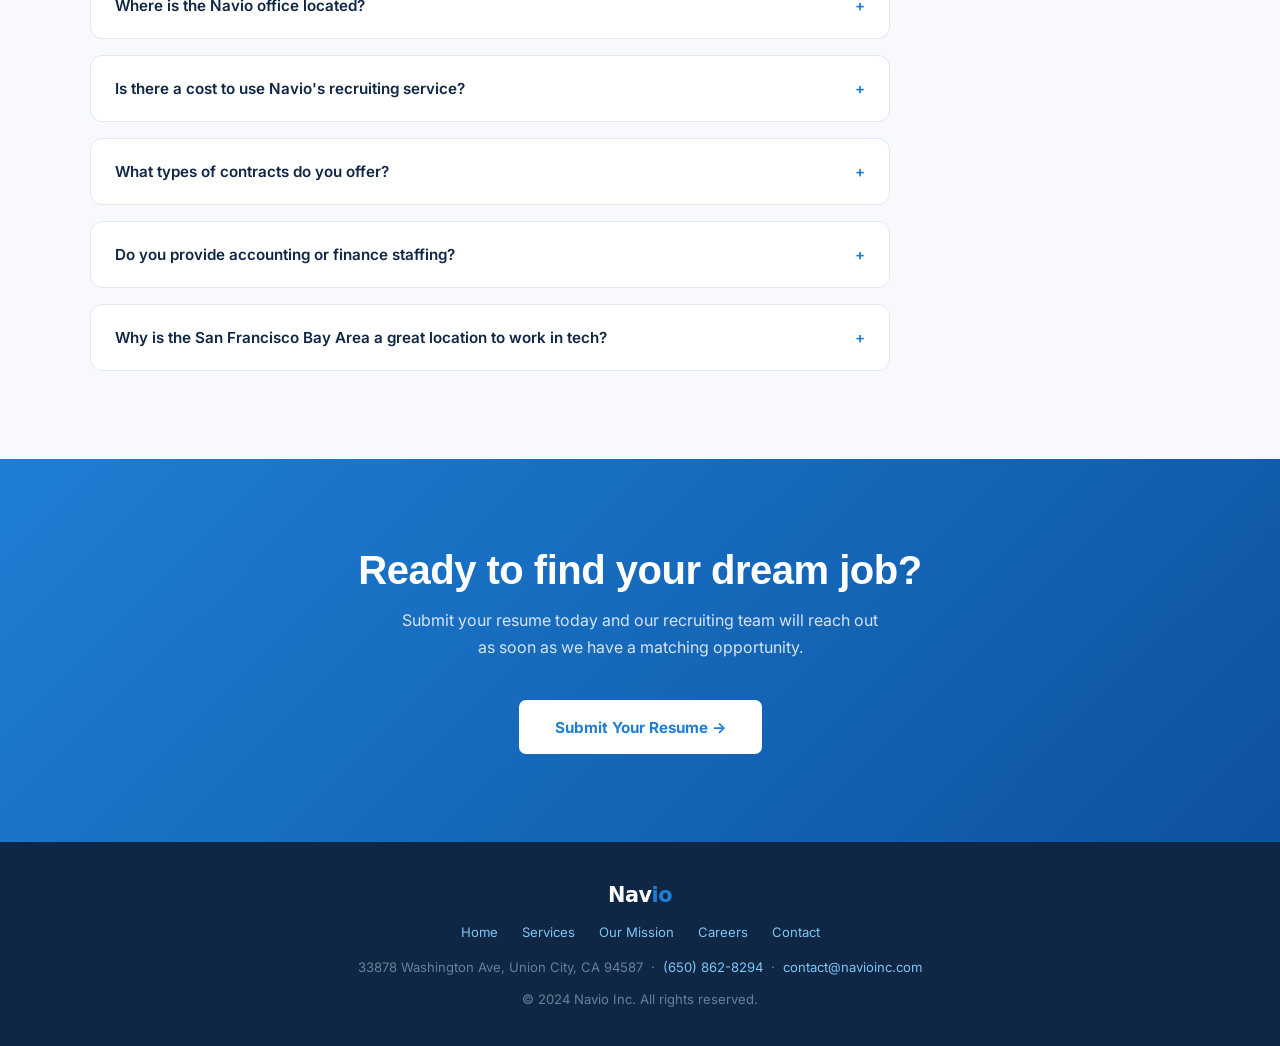
==== commit d836886d: "Update LinkedIn link and footer font family" ====
--- a/careers.html
+++ b/careers.html
@@ -36,7 +36,7 @@
         <div class="card-icon" style="margin:0 auto 1.25rem;"><svg viewBox="0 0 24 24"><path d="M16 8a6 6 0 016 6v7h-4v-7a2 2 0 00-2-2 2 2 0 00-2 2v7h-4v-7a6 6 0 016-6z"/><rect x="2" y="9" width="4" height="12"/><circle cx="4" cy="4" r="2"/></svg></div>
         <h3>Apply via LinkedIn</h3>
         <p style="margin-bottom:1.25rem;">Follow us on LinkedIn to see our most active and current job postings, updated regularly.</p>
-        <a href="https://www.linkedin.com/in/navioinc" target="_blank" class="btn-outline" style="font-size:.85rem;padding:.6rem 1.2rem;">View LinkedIn Jobs</a>
+        <a href="https://www.linkedin.com/company/navioincrecruitment/" target="_blank" class="btn-outline" style="font-size:.85rem;padding:.6rem 1.2rem;">View LinkedIn Jobs</a>
       </div>
       <div class="card" style="text-align:center;border-color:var(--accent);">
         <div style="position:absolute;top:-1px;left:0;right:0;height:3px;background:var(--accent);transform:scaleX(1);"></div>
@@ -217,7 +217,7 @@
 
 <footer>
   <div class="footer-inner">
-    <div style="font-family:'sans-serif',sans-serif;font-weight:800;font-size:1.3rem;color:#fff;letter-spacing:-.5px;">Nav<span style="color:var(--accent);">io</span></div>
+    <div style="font-family:'sans',sans;font-weight:800;font-size:1.3rem;color:#fff;letter-spacing:-.5px;">Nav<span style="color:var(--accent);">io</span></div>
     <div class="footer-links">
       <a href="index.html">Home</a><a href="services.html">Services</a><a href="mission.html">Our Mission</a><a href="careers.html">Careers</a><a href="contact.html">Contact</a>
     </div>
--- a/style.css
+++ b/style.css
@@ -109,11 +109,11 @@
 .trust-bar { background: var(--bg-alt); border-bottom: 1px solid var(--border); padding: 1.5rem 2rem; text-align: center; }
 .trust-bar p { font-size: .75rem; color: var(--text-muted); letter-spacing: .08em; text-transform: uppercase; margin-bottom: 1.1rem; }
 .trust-logos { display: flex; justify-content: center; align-items: center; gap: 2.5rem; flex-wrap: wrap; }
-.trust-logo { font-family: 'Syne', sans-serif; font-weight: 700; font-size: 1.05rem; color: #b0b8c8; }
+.trust-logo { font-family: 'sans-serif', sans-serif; font-weight: 700; font-size: 1.05rem; color: #b0b8c8; }
 
 /* ── STAT CARDS ── */
 .stat-card { background: rgba(255,255,255,.06); border: 1px solid rgba(255,255,255,.1); border-radius: 12px; padding: 1.5rem; }
-.stat-card .num { font-family: 'Syne', sans-serif; font-size: 2.2rem; font-weight: 800; color: #fff; line-height: 1; }
+.stat-card .num { font-family: 'sans-serif', sans-serif; font-size: 2.2rem; font-weight: 800; color: #fff; line-height: 1; }
 .stat-card .num span { color: #7fc4f7; }
 .stat-card .label { font-size: .8rem; color: #7f9ab0; margin-top: .4rem; }
 
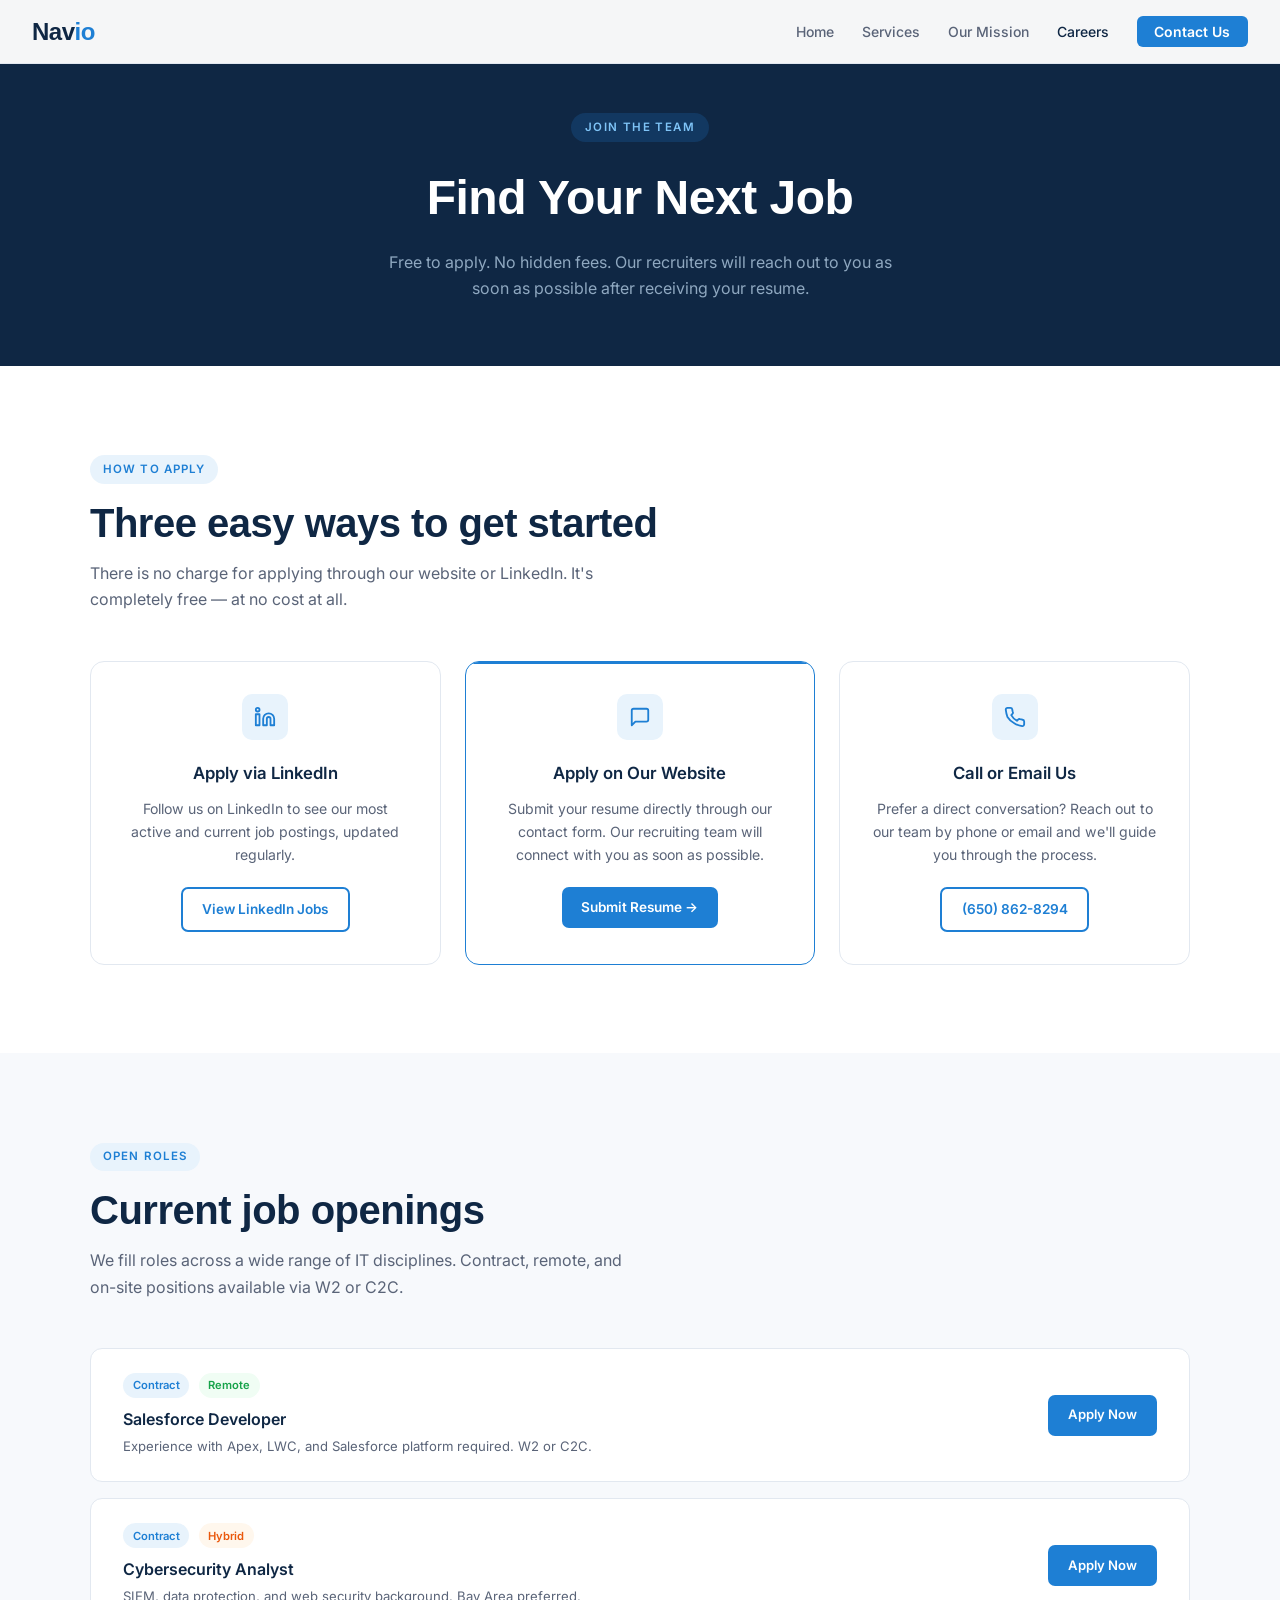
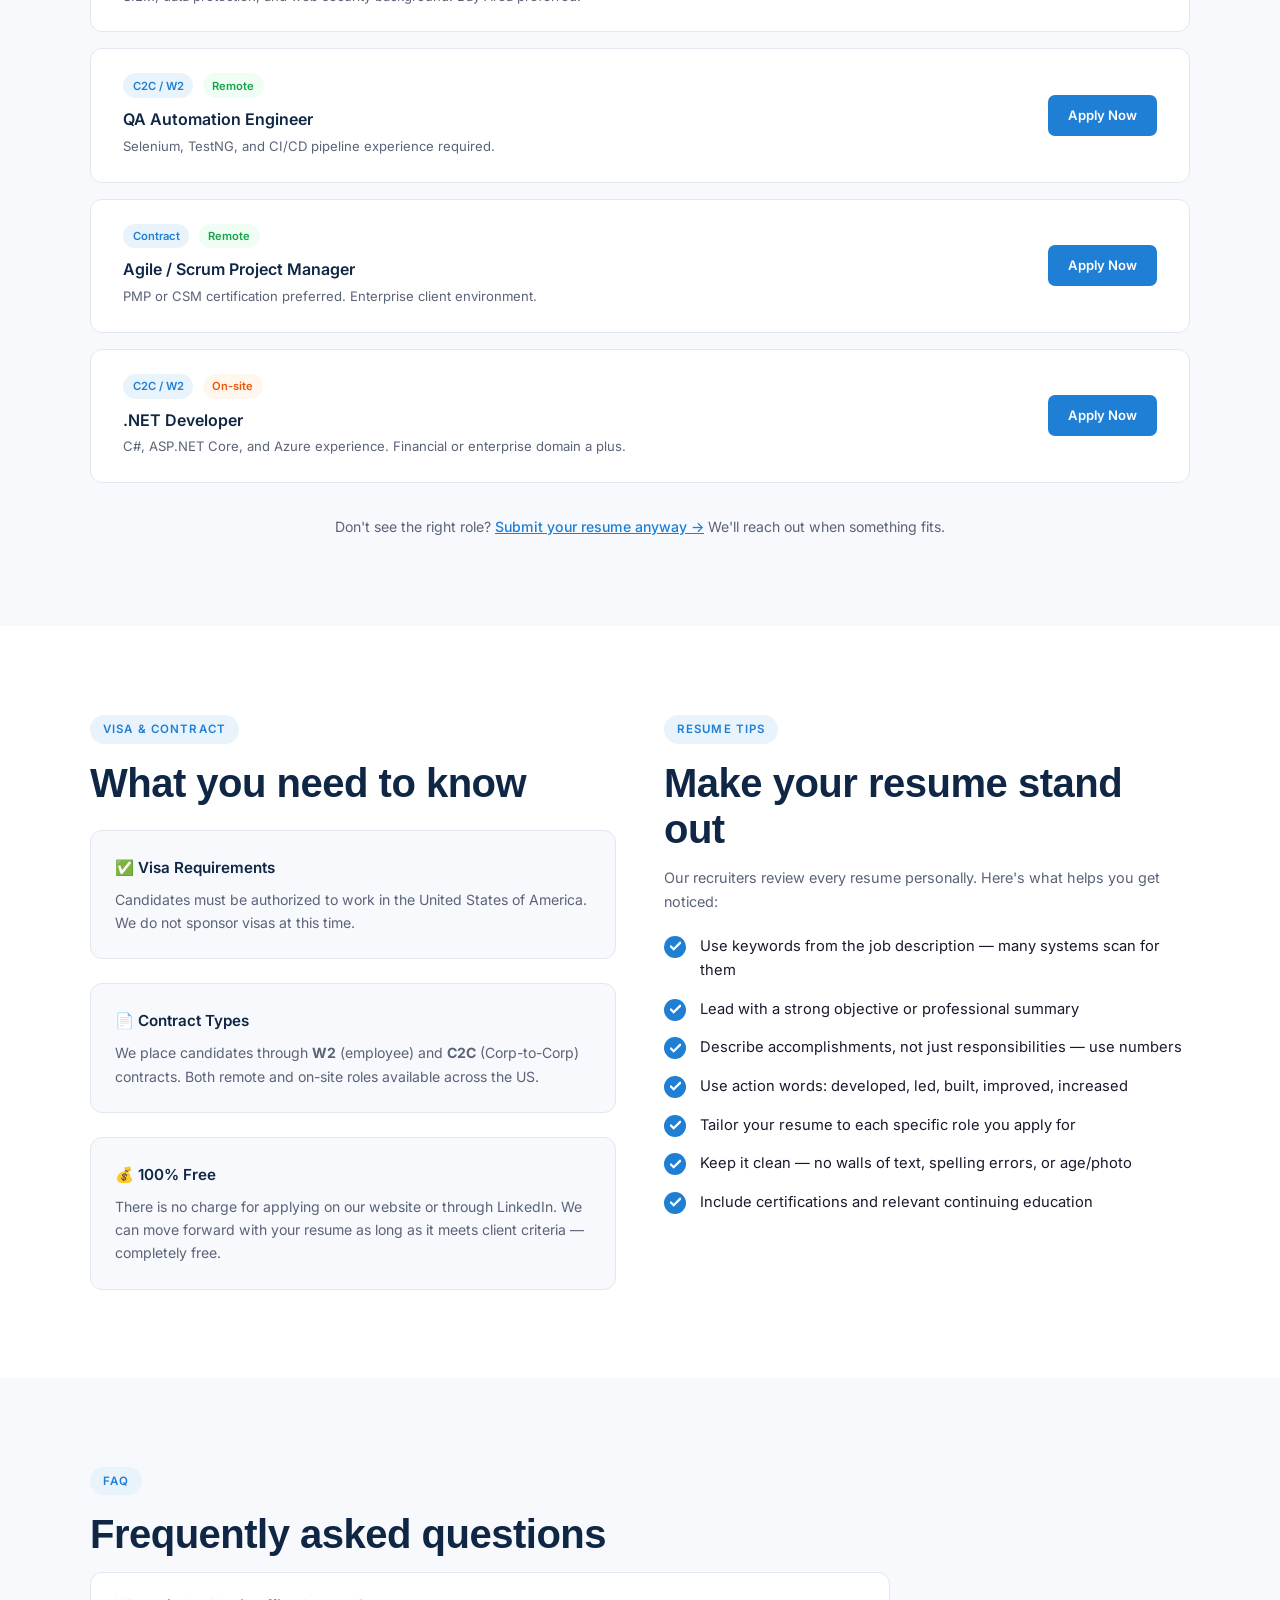
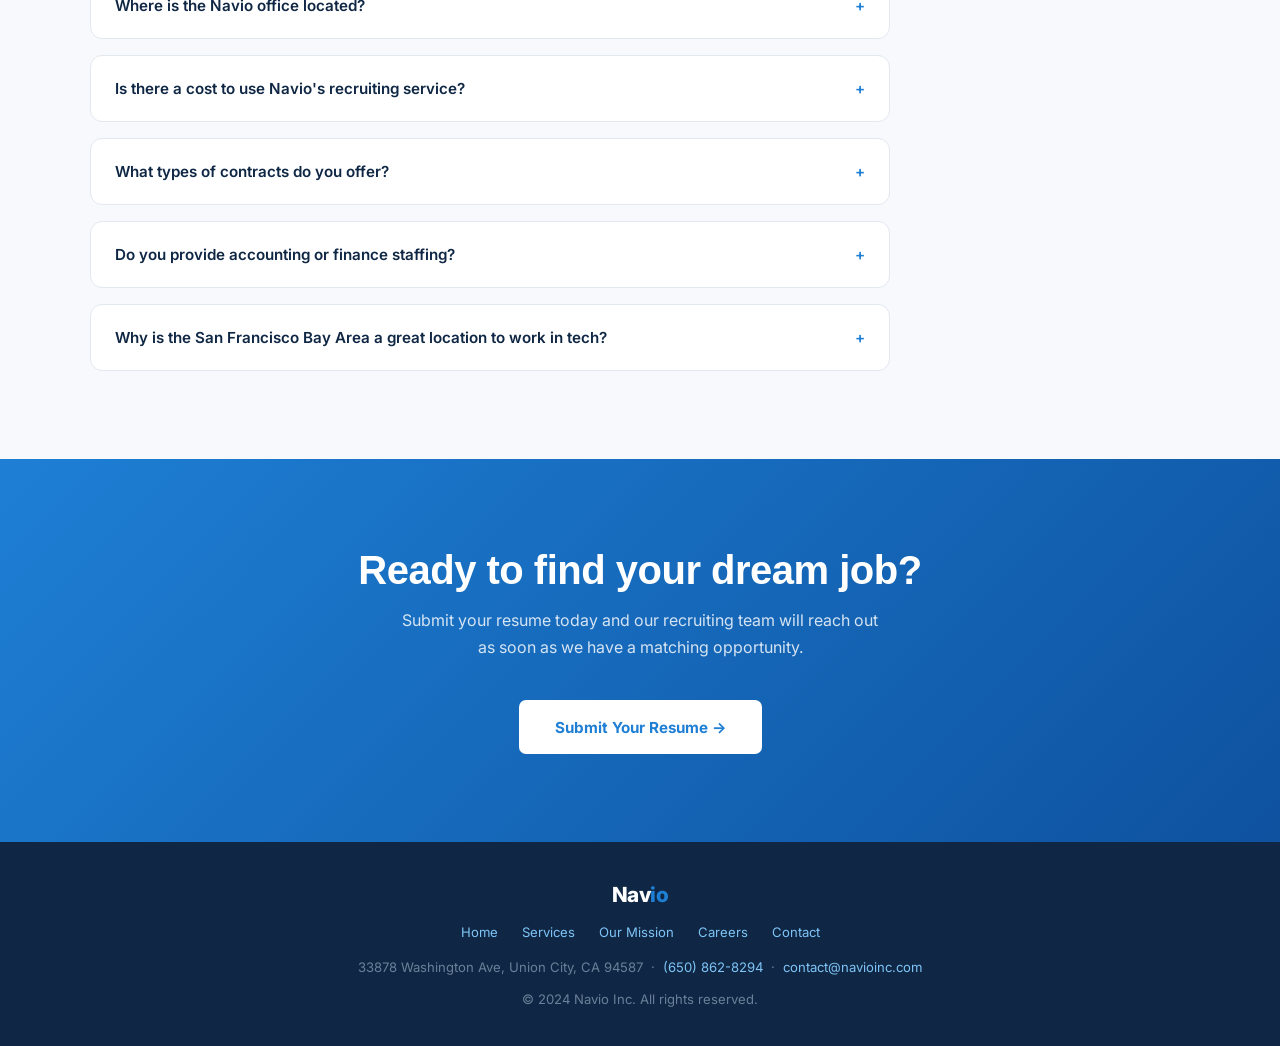
==== commit 3c0c88e9: "Change footer font family to 'Inter'" ====
--- a/careers.html
+++ b/careers.html
@@ -217,7 +217,7 @@
 
 <footer>
   <div class="footer-inner">
-    <div style="font-family:'sans',sans;font-weight:800;font-size:1.3rem;color:#fff;letter-spacing:-.5px;">Nav<span style="color:var(--accent);">io</span></div>
+    <div style="font-family:'inter',sans-serif;font-weight:800;font-size:1.3rem;color:#fff;letter-spacing:-.5px;">Nav<span style="color:var(--accent);">io</span></div>
     <div class="footer-links">
       <a href="index.html">Home</a><a href="services.html">Services</a><a href="mission.html">Our Mission</a><a href="careers.html">Careers</a><a href="contact.html">Contact</a>
     </div>
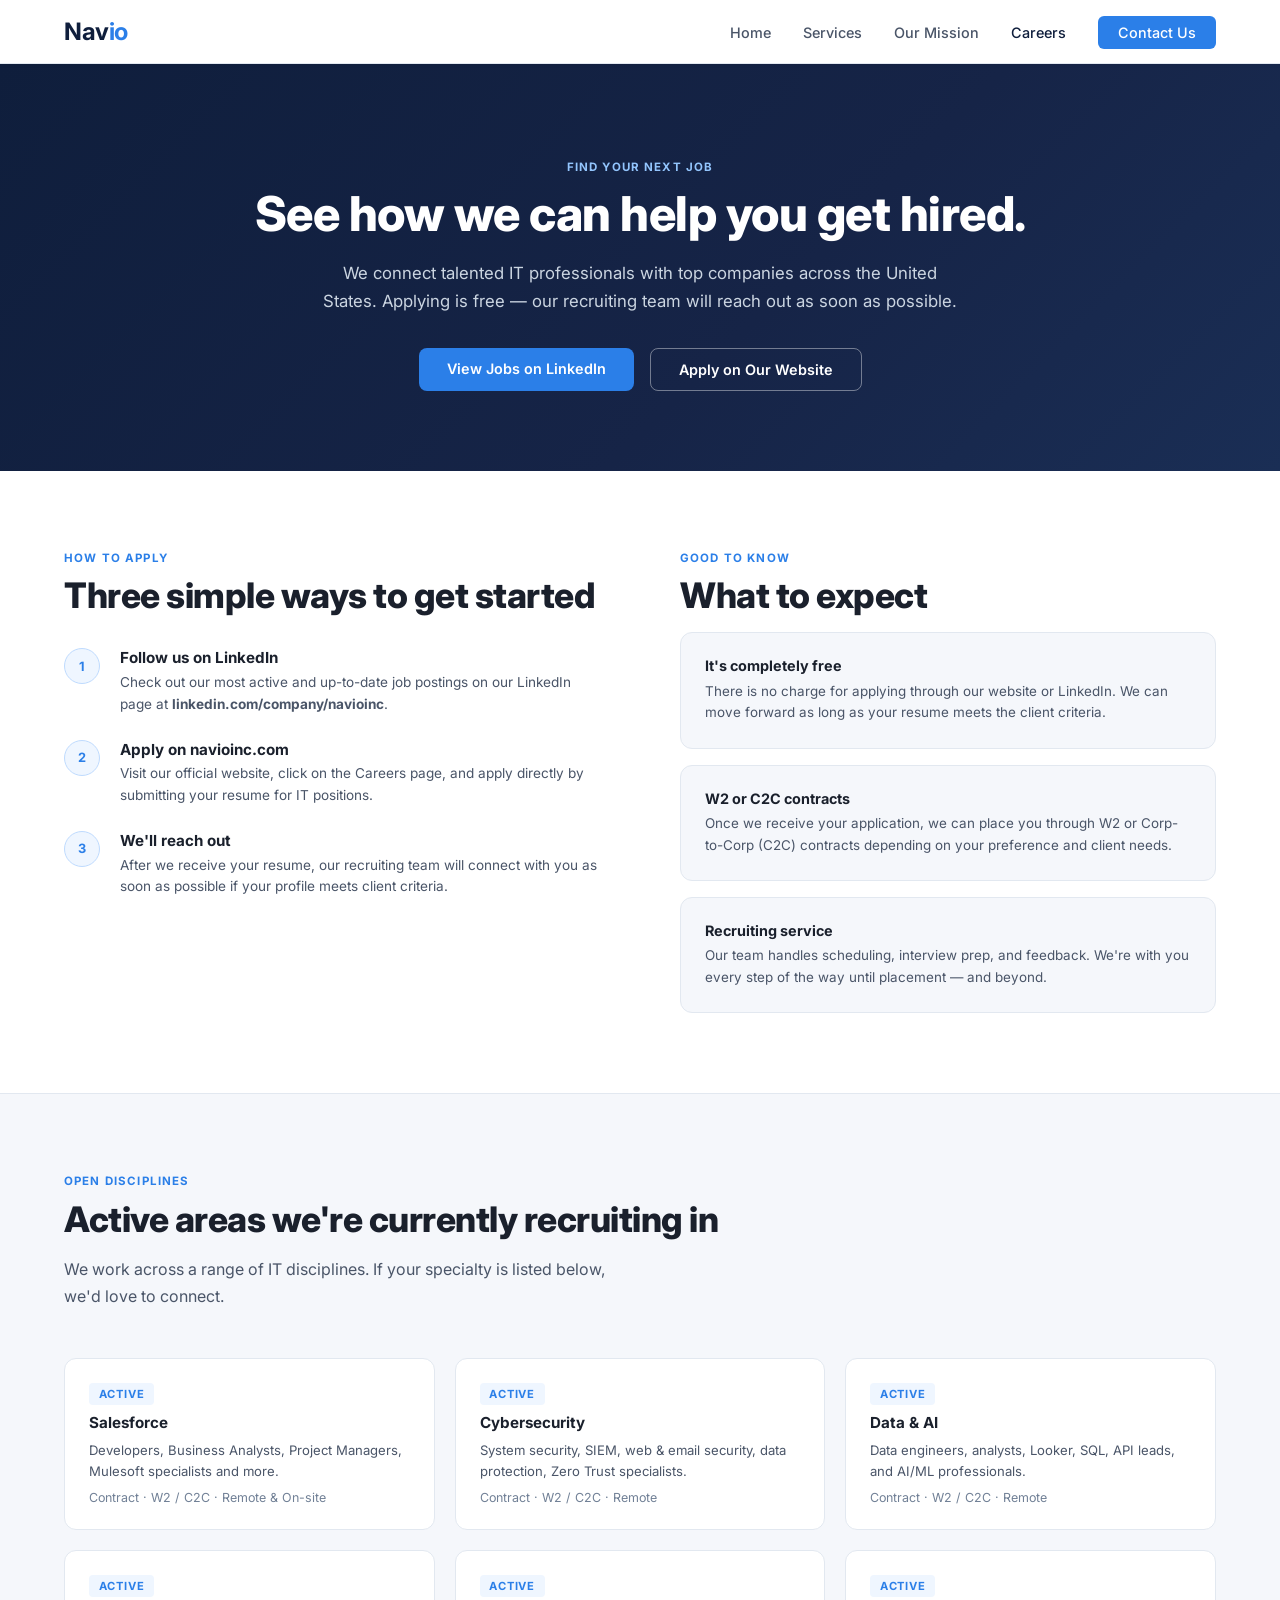
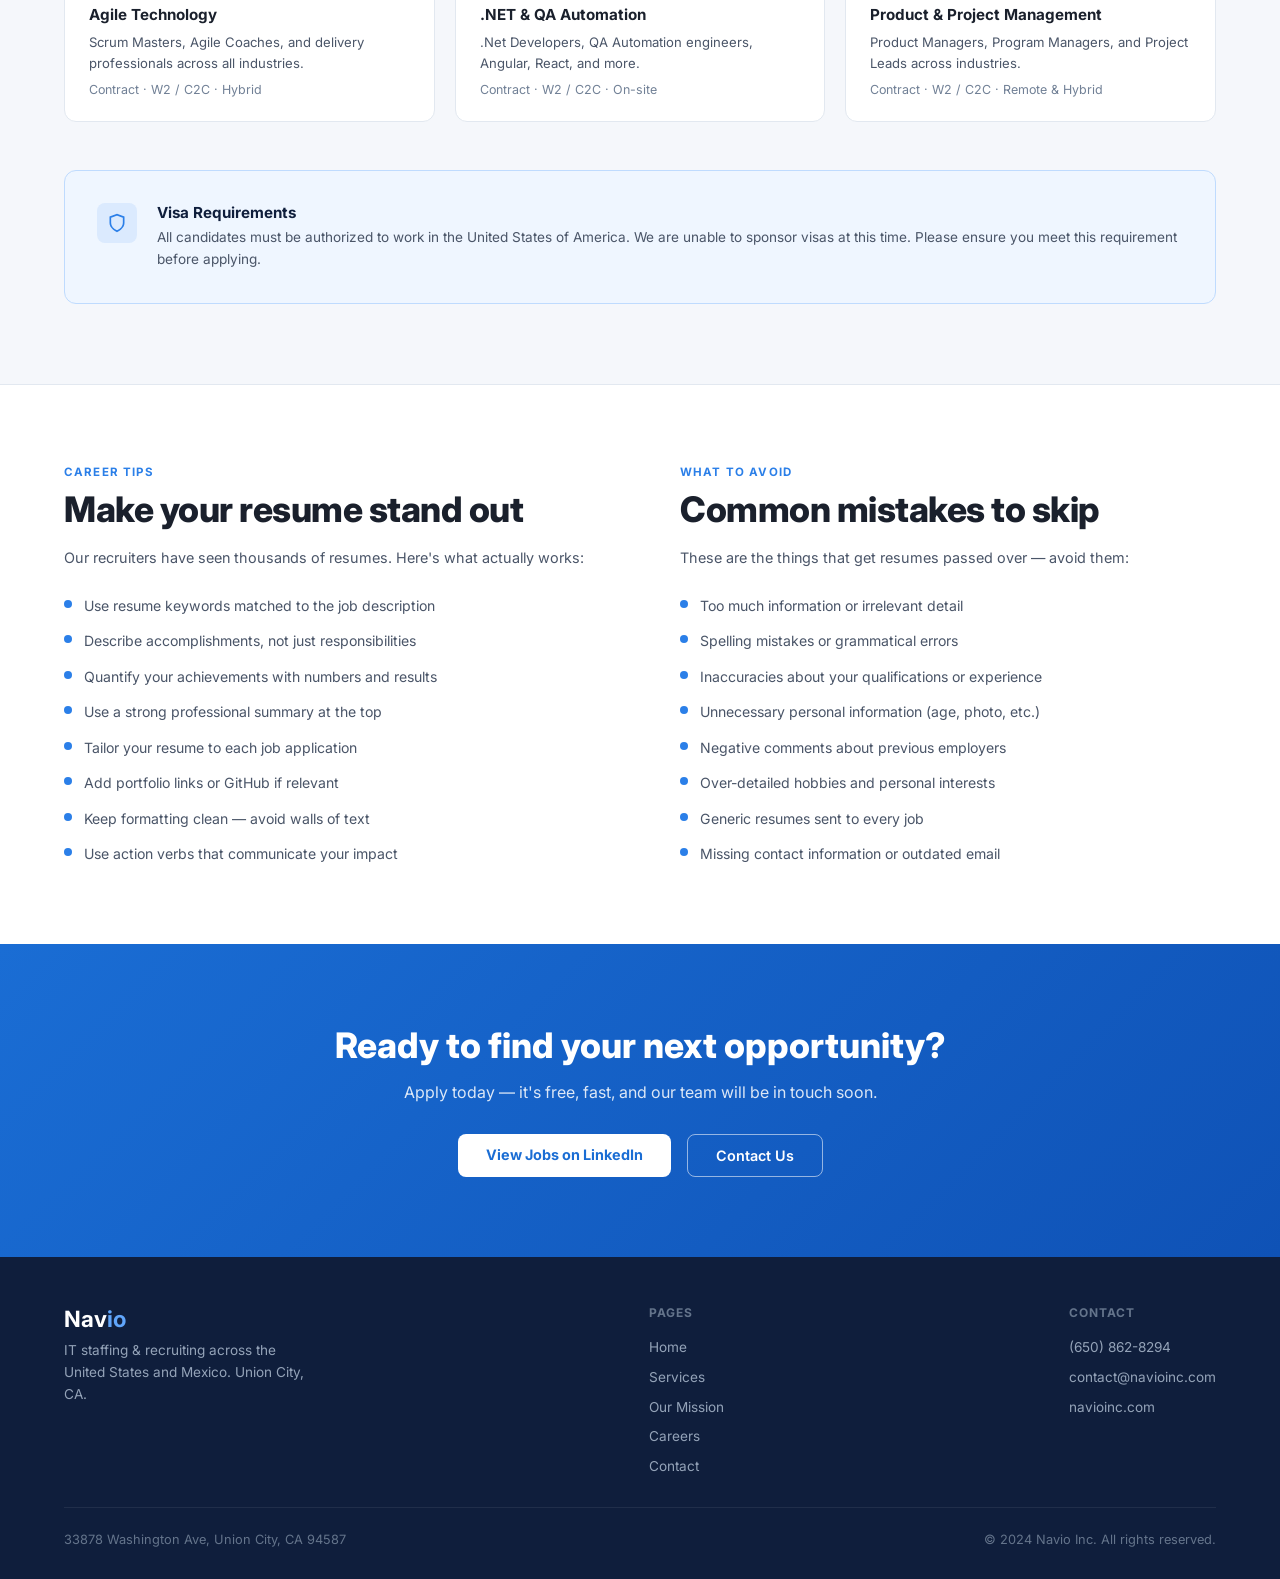
==== commit 279b9af7: "Add files via upload" ====
--- a/careers.html
+++ b/careers.html
@@ -2,229 +2,261 @@
 <html lang="en">
 <head>
   <meta charset="UTF-8" />
-  <meta name="viewport" content="width=device-width, initial-scale=1.0" />
+  <meta name="viewport" content="width=device-width, initial-scale=1.0"/>
   <title>Careers — Navio Inc</title>
-  <link rel="stylesheet" href="style.css" />
+  <link href="https://fonts.googleapis.com/css2?family=Inter:wght@300;400;500;600;700;800&display=swap" rel="stylesheet"/>
+  <style>
+    *, *::before, *::after { box-sizing: border-box; margin: 0; padding: 0; }
+    :root {
+      --navy: #0f1e3c; --navy2: #162447; --blue: #2b7fe8; --blue2: #1a6dd4;
+      --white: #ffffff; --off: #f5f7fb; --border: #e2e8f0;
+      --dark: #1a202c; --mid: #4a5568; --light: #718096;
+    }
+    html { scroll-behavior: smooth; }
+    body { font-family: 'Inter', sans-serif; background: var(--white); color: var(--dark); }
+    nav {
+      position: sticky; top: 0; z-index: 100; background: var(--white);
+      border-bottom: 1px solid var(--border); box-shadow: 0 1px 4px rgba(0,0,0,0.06);
+      display: flex; align-items: center; justify-content: space-between;
+      padding: 0 5%; height: 64px;
+    }
+    .logo { font-size: 1.5rem; font-weight: 700; color: var(--navy); text-decoration: none; letter-spacing: -0.5px; }
+    .logo span { color: var(--blue); }
+    .nav-links { display: flex; align-items: center; gap: 2rem; list-style: none; }
+    .nav-links a { color: var(--mid); text-decoration: none; font-size: 0.9rem; font-weight: 500; transition: color 0.2s; }
+    .nav-links a:hover, .nav-links a.active { color: var(--navy); }
+    .btn-nav { background: var(--blue); color: var(--white) !important; padding: 0.5rem 1.25rem; border-radius: 6px; font-size: 0.875rem; font-weight: 600; text-decoration: none; }
+    .btn-nav:hover { background: var(--blue2) !important; }
+
+    .page-hero {
+      background: linear-gradient(135deg, var(--navy) 0%, #162447 60%, #1a2e55 100%);
+      padding: 6rem 5% 5rem; text-align: center; color: #fff;
+    }
+    .section-label { font-size: 0.72rem; font-weight: 700; letter-spacing: 0.1em; text-transform: uppercase; color: var(--blue); margin-bottom: 0.6rem; }
+    .page-hero .section-label { color: #93c5fd; }
+    .page-hero h1 { font-size: clamp(2rem, 4vw, 3rem); font-weight: 800; letter-spacing: -0.5px; margin-bottom: 1rem; color: #fff; }
+    .page-hero p { color: #cbd5e1; font-size: 1.05rem; max-width: 640px; margin: 0 auto; line-height: 1.7; }
+    .hero-btns { display: flex; justify-content: center; gap: 1rem; flex-wrap: wrap; margin-top: 2rem; }
+    .btn-primary { background: var(--blue); color: #fff; padding: 0.75rem 1.75rem; border-radius: 8px; font-size: 0.9rem; font-weight: 600; text-decoration: none; }
+    .btn-primary:hover { background: var(--blue2); }
+    .btn-outline-hero { background: transparent; color: #fff; border: 1.5px solid rgba(255,255,255,0.4); padding: 0.75rem 1.75rem; border-radius: 8px; font-size: 0.9rem; font-weight: 600; text-decoration: none; }
+
+    section { padding: 5rem 5%; }
+    .section-inner { max-width: 1200px; margin: 0 auto; }
+    .section-title { font-size: clamp(1.6rem, 3vw, 2.2rem); font-weight: 800; letter-spacing: -0.5px; color: var(--dark); margin-bottom: 1rem; }
+    .section-sub { color: var(--mid); font-size: 1rem; line-height: 1.7; max-width: 580px; }
+
+    .apply-grid { display: grid; grid-template-columns: 1fr 1fr; gap: 5rem; align-items: start; }
+    .apply-steps { display: flex; flex-direction: column; gap: 1.5rem; margin-top: 2rem; }
+    .apply-step { display: flex; gap: 1.25rem; }
+    .step-num { width: 36px; height: 36px; background: #eff6ff; border: 1.5px solid #bfdbfe; border-radius: 50%; display: flex; align-items: center; justify-content: center; font-size: 0.8rem; font-weight: 700; color: var(--blue); flex-shrink: 0; }
+    .apply-step h4 { font-size: 0.95rem; font-weight: 700; color: var(--dark); margin-bottom: 0.3rem; }
+    .apply-step p { font-size: 0.85rem; color: var(--mid); line-height: 1.6; }
+    .apply-aside { display: flex; flex-direction: column; gap: 1rem; margin-top: 1rem; }
+    .aside-card { background: var(--off); border: 1px solid var(--border); border-radius: 12px; padding: 1.5rem; }
+    .aside-card h4 { font-size: 0.9rem; font-weight: 700; color: var(--dark); margin-bottom: 0.4rem; }
+    .aside-card p { font-size: 0.84rem; color: var(--mid); line-height: 1.6; }
+
+    .jobs { background: var(--off); border-top: 1px solid var(--border); border-bottom: 1px solid var(--border); }
+    .jobs-grid { display: grid; grid-template-columns: repeat(3, 1fr); gap: 1.25rem; margin-top: 3rem; }
+    .job-card {
+      background: var(--white); border: 1px solid var(--border);
+      border-radius: 12px; padding: 1.5rem;
+      display: flex; flex-direction: column; gap: 0.5rem;
+      transition: border-color 0.2s, box-shadow 0.2s;
+    }
+    .job-card:hover { border-color: var(--blue); box-shadow: 0 4px 16px rgba(43,127,232,0.1); }
+    .job-badge { font-size: 0.7rem; font-weight: 700; letter-spacing: 0.07em; text-transform: uppercase; color: var(--blue); background: #eff6ff; padding: 0.25rem 0.6rem; border-radius: 4px; display: inline-block; width: fit-content; }
+    .job-card h4 { font-size: 0.95rem; font-weight: 700; color: var(--dark); }
+    .job-card p { font-size: 0.82rem; color: var(--mid); line-height: 1.6; }
+    .job-type { font-size: 0.78rem; color: var(--light); }
+
+    .visa {
+      background: #eff6ff; border: 1px solid #bfdbfe;
+      border-radius: 12px; padding: 2rem; margin-top: 3rem;
+      display: flex; gap: 1.25rem; align-items: flex-start;
+    }
+    .visa-icon { width: 40px; height: 40px; background: #dbeafe; border-radius: 8px; display: flex; align-items: center; justify-content: center; flex-shrink: 0; }
+    .visa-icon svg { width: 20px; height: 20px; stroke: var(--blue); fill: none; stroke-width: 2; }
+    .visa h4 { font-size: 0.95rem; font-weight: 700; color: var(--navy); margin-bottom: 0.3rem; }
+    .visa p { font-size: 0.85rem; color: var(--mid); line-height: 1.6; }
+
+    .tips { background: var(--white); }
+    .tips-grid { display: grid; grid-template-columns: 1fr 1fr; gap: 5rem; align-items: start; }
+    .tip-list { list-style: none; display: flex; flex-direction: column; gap: 0.9rem; margin-top: 1.5rem; }
+    .tip-list li { display: flex; gap: 0.75rem; align-items: flex-start; font-size: 0.88rem; color: var(--mid); line-height: 1.5; }
+    .tip-list li::before { content: ''; width: 8px; height: 8px; background: var(--blue); border-radius: 50%; flex-shrink: 0; margin-top: 5px; }
+
+    .cta { background: linear-gradient(135deg, var(--blue2) 0%, #0f52b6 100%); text-align: center; }
+    .cta h2 { font-size: clamp(1.6rem, 3vw, 2.2rem); font-weight: 800; color: #fff; margin-bottom: 1rem; }
+    .cta p { color: rgba(255,255,255,0.85); font-size: 1rem; margin-bottom: 2rem; }
+    .cta-btns { display: flex; justify-content: center; gap: 1rem; flex-wrap: wrap; }
+    .btn-white { background: #fff; color: var(--blue2); padding: 0.75rem 1.75rem; border-radius: 8px; font-size: 0.9rem; font-weight: 700; text-decoration: none; }
+    .btn-outline-white { background: transparent; color: #fff; border: 1.5px solid rgba(255,255,255,0.55); padding: 0.75rem 1.75rem; border-radius: 8px; font-size: 0.9rem; font-weight: 600; text-decoration: none; }
+
+    footer { background: var(--navy); padding: 3rem 5% 2rem; }
+    .footer-inner { max-width: 1200px; margin: 0 auto; }
+    .footer-top { display: flex; justify-content: space-between; align-items: flex-start; gap: 2rem; margin-bottom: 2rem; }
+    .footer-logo { font-size: 1.4rem; font-weight: 700; color: #fff; text-decoration: none; }
+    .footer-logo span { color: #60a5fa; }
+    .footer-brand p { color: #94a3b8; font-size: 0.85rem; margin-top: 0.5rem; max-width: 240px; line-height: 1.6; }
+    .footer-links h5 { font-size: 0.75rem; font-weight: 700; letter-spacing: 0.08em; text-transform: uppercase; color: #64748b; margin-bottom: 1rem; }
+    .footer-links ul { list-style: none; display: flex; flex-direction: column; gap: 0.6rem; }
+    .footer-links a { color: #94a3b8; text-decoration: none; font-size: 0.85rem; transition: color 0.2s; }
+    .footer-links a:hover { color: #fff; }
+    .footer-bottom { border-top: 1px solid rgba(255,255,255,0.07); padding-top: 1.5rem; display: flex; justify-content: space-between; flex-wrap: wrap; gap: 1rem; }
+    .footer-bottom p { color: #64748b; font-size: 0.8rem; }
+
+    @media (max-width: 900px) { .apply-grid, .tips-grid { grid-template-columns: 1fr; } .jobs-grid { grid-template-columns: 1fr 1fr; } .footer-top { flex-direction: column; } }
+    @media (max-width: 600px) { .jobs-grid { grid-template-columns: 1fr; } nav { padding: 0 4%; } .nav-links { gap: 1rem; } }
+  </style>
 </head>
 <body>
-
-<nav>
-  <a href="index.html" class="nav-logo">Nav<span>io</span></a>
-  <ul class="nav-links">
-    <li><a href="index.html">Home</a></li>
-    <li><a href="services.html">Services</a></li>
-    <li><a href="mission.html">Our Mission</a></li>
-    <li><a href="careers.html" class="active">Careers</a></li>
-    <li><a href="contact.html" class="nav-cta">Contact Us</a></li>
-  </ul>
-</nav>
-
-<div class="page-header">
-  <div class="eyebrow">Join the Team</div>
-  <h1>Find Your Next Job</h1>
-  <p>Free to apply. No hidden fees. Our recruiters will reach out to you as soon as possible after receiving your resume.</p>
-</div>
-
-<!-- HOW TO APPLY -->
-<section style="background:var(--bg);">
-  <div class="section-inner">
-    <div class="section-tag">How to Apply</div>
-    <h2 class="section-title">Three easy ways to get started</h2>
-    <p class="section-sub">There is no charge for applying through our website or LinkedIn. It's completely free — at no cost at all.</p>
-    <div class="grid-3">
-      <div class="card" style="text-align:center;">
-        <div class="card-icon" style="margin:0 auto 1.25rem;"><svg viewBox="0 0 24 24"><path d="M16 8a6 6 0 016 6v7h-4v-7a2 2 0 00-2-2 2 2 0 00-2 2v7h-4v-7a6 6 0 016-6z"/><rect x="2" y="9" width="4" height="12"/><circle cx="4" cy="4" r="2"/></svg></div>
-        <h3>Apply via LinkedIn</h3>
-        <p style="margin-bottom:1.25rem;">Follow us on LinkedIn to see our most active and current job postings, updated regularly.</p>
-        <a href="https://www.linkedin.com/company/navioincrecruitment/" target="_blank" class="btn-outline" style="font-size:.85rem;padding:.6rem 1.2rem;">View LinkedIn Jobs</a>
-      </div>
-      <div class="card" style="text-align:center;border-color:var(--accent);">
-        <div style="position:absolute;top:-1px;left:0;right:0;height:3px;background:var(--accent);transform:scaleX(1);"></div>
-        <div class="card-icon" style="margin:0 auto 1.25rem;"><svg viewBox="0 0 24 24"><path d="M21 15a2 2 0 01-2 2H7l-4 4V5a2 2 0 012-2h14a2 2 0 012 2z"/></svg></div>
-        <h3>Apply on Our Website</h3>
-        <p style="margin-bottom:1.25rem;">Submit your resume directly through our contact form. Our recruiting team will connect with you as soon as possible.</p>
-        <a href="contact.html" class="btn-primary" style="font-size:.85rem;padding:.6rem 1.2rem;">Submit Resume →</a>
-      </div>
-      <div class="card" style="text-align:center;">
-        <div class="card-icon" style="margin:0 auto 1.25rem;"><svg viewBox="0 0 24 24"><path d="M22 16.92v3a2 2 0 01-2.18 2 19.79 19.79 0 01-8.63-3.07A19.5 19.5 0 013.77 12c-.9-2.62-1.52-5.35-1.85-8.08A2 2 0 013.9 2H7a2 2 0 012 1.72c.12.96.33 1.9.63 2.81a2 2 0 01-.45 2.11L7.91 9.91a16 16 0 006.18 6.18l1.27-1.27a2 2 0 012.11-.45c.91.3 1.85.51 2.81.63A2 2 0 0122 16.92z"/></svg></div>
-        <h3>Call or Email Us</h3>
-        <p style="margin-bottom:1.25rem;">Prefer a direct conversation? Reach out to our team by phone or email and we'll guide you through the process.</p>
-        <a href="tel:6508628294" class="btn-outline" style="font-size:.85rem;padding:.6rem 1.2rem;">(650) 862-8294</a>
-      </div>
+  <nav>
+    <a href="index.html" class="logo">Nav<span>io</span></a>
+    <ul class="nav-links">
+      <li><a href="index.html">Home</a></li>
+      <li><a href="services.html">Services</a></li>
+      <li><a href="mission.html">Our Mission</a></li>
+      <li><a href="careers.html" class="active">Careers</a></li>
+      <li><a href="contact.html" class="btn-nav">Contact Us</a></li>
+    </ul>
+  </nav>
+
+  <div class="page-hero">
+    <div class="section-label">Find Your Next Job</div>
+    <h1>See how we can help you get hired.</h1>
+    <p>We connect talented IT professionals with top companies across the United States. Applying is free — our recruiting team will reach out as soon as possible.</p>
+    <div class="hero-btns">
+      <a href="https://www.linkedin.com/company/navioinc" target="_blank" class="btn-primary">View Jobs on LinkedIn</a>
+      <a href="https://navioinc.com/" target="_blank" class="btn-outline-hero">Apply on Our Website</a>
     </div>
   </div>
-</section>
-
-<!-- JOB OPENINGS -->
-<section style="background:var(--bg-alt);">
-  <div class="section-inner">
-    <div class="section-tag">Open Roles</div>
-    <h2 class="section-title">Current job openings</h2>
-    <p class="section-sub">We fill roles across a wide range of IT disciplines. Contract, remote, and on-site positions available via W2 or C2C.</p>
-
-    <div style="display:flex;flex-direction:column;gap:1rem;">
-
-      <div style="background:var(--bg);border:1px solid var(--border);border-radius:12px;padding:1.5rem 2rem;display:flex;justify-content:space-between;align-items:center;gap:1rem;flex-wrap:wrap;transition:box-shadow .2s,border-color .2s;" onmouseover="this.style.boxShadow='0 4px 16px rgba(15,39,68,.08)';this.style.borderColor='#c0d4e8';" onmouseout="this.style.boxShadow='none';this.style.borderColor='var(--border)';">
-        <div>
-          <div style="display:flex;gap:.6rem;margin-bottom:.5rem;flex-wrap:wrap;">
-            <span style="background:var(--accent-light);color:var(--accent);font-size:.7rem;font-weight:600;padding:.2rem .6rem;border-radius:100px;">Contract</span>
-            <span style="background:#f0fdf4;color:#16a34a;font-size:.7rem;font-weight:600;padding:.2rem .6rem;border-radius:100px;">Remote</span>
+
+  <section>
+    <div class="section-inner">
+      <div class="apply-grid">
+        <div>
+          <div class="section-label">How to Apply</div>
+          <h2 class="section-title">Three simple ways to get started</h2>
+          <div class="apply-steps">
+            <div class="apply-step"><div class="step-num">1</div><div><h4>Follow us on LinkedIn</h4><p>Check out our most active and up-to-date job postings on our LinkedIn page at <strong>linkedin.com/company/navioinc</strong>.</p></div></div>
+            <div class="apply-step"><div class="step-num">2</div><div><h4>Apply on navioinc.com</h4><p>Visit our official website, click on the Careers page, and apply directly by submitting your resume for IT positions.</p></div></div>
+            <div class="apply-step"><div class="step-num">3</div><div><h4>We'll reach out</h4><p>After we receive your resume, our recruiting team will connect with you as soon as possible if your profile meets client criteria.</p></div></div>
           </div>
-          <h3 style="font-size:1rem;font-weight:600;color:var(--navy);margin-bottom:.2rem;">Salesforce Developer</h3>
-          <p style="font-size:.82rem;color:var(--text-muted);">Experience with Apex, LWC, and Salesforce platform required. W2 or C2C.</p>
-        </div>
-        <a href="contact.html" class="btn-primary" style="font-size:.82rem;padding:.6rem 1.25rem;white-space:nowrap;">Apply Now</a>
-      </div>
-
-      <div style="background:var(--bg);border:1px solid var(--border);border-radius:12px;padding:1.5rem 2rem;display:flex;justify-content:space-between;align-items:center;gap:1rem;flex-wrap:wrap;transition:box-shadow .2s,border-color .2s;" onmouseover="this.style.boxShadow='0 4px 16px rgba(15,39,68,.08)';this.style.borderColor='#c0d4e8';" onmouseout="this.style.boxShadow='none';this.style.borderColor='var(--border)';">
-        <div>
-          <div style="display:flex;gap:.6rem;margin-bottom:.5rem;flex-wrap:wrap;">
-            <span style="background:var(--accent-light);color:var(--accent);font-size:.7rem;font-weight:600;padding:.2rem .6rem;border-radius:100px;">Contract</span>
-            <span style="background:#fff7ed;color:#ea580c;font-size:.7rem;font-weight:600;padding:.2rem .6rem;border-radius:100px;">Hybrid</span>
+        </div>
+        <div>
+          <div class="section-label">Good to Know</div>
+          <h2 class="section-title">What to expect</h2>
+          <div class="apply-aside">
+            <div class="aside-card"><h4>It's completely free</h4><p>There is no charge for applying through our website or LinkedIn. We can move forward as long as your resume meets the client criteria.</p></div>
+            <div class="aside-card"><h4>W2 or C2C contracts</h4><p>Once we receive your application, we can place you through W2 or Corp-to-Corp (C2C) contracts depending on your preference and client needs.</p></div>
+            <div class="aside-card"><h4>Recruiting service</h4><p>Our team handles scheduling, interview prep, and feedback. We're with you every step of the way until placement — and beyond.</p></div>
           </div>
-          <h3 style="font-size:1rem;font-weight:600;color:var(--navy);margin-bottom:.2rem;">Cybersecurity Analyst</h3>
-          <p style="font-size:.82rem;color:var(--text-muted);">SIEM, data protection, and web security background. Bay Area preferred.</p>
-        </div>
-        <a href="contact.html" class="btn-primary" style="font-size:.82rem;padding:.6rem 1.25rem;white-space:nowrap;">Apply Now</a>
-      </div>
-
-      <div style="background:var(--bg);border:1px solid var(--border);border-radius:12px;padding:1.5rem 2rem;display:flex;justify-content:space-between;align-items:center;gap:1rem;flex-wrap:wrap;transition:box-shadow .2s,border-color .2s;" onmouseover="this.style.boxShadow='0 4px 16px rgba(15,39,68,.08)';this.style.borderColor='#c0d4e8';" onmouseout="this.style.boxShadow='none';this.style.borderColor='var(--border)';">
-        <div>
-          <div style="display:flex;gap:.6rem;margin-bottom:.5rem;flex-wrap:wrap;">
-            <span style="background:var(--accent-light);color:var(--accent);font-size:.7rem;font-weight:600;padding:.2rem .6rem;border-radius:100px;">C2C / W2</span>
-            <span style="background:#f0fdf4;color:#16a34a;font-size:.7rem;font-weight:600;padding:.2rem .6rem;border-radius:100px;">Remote</span>
-          </div>
-          <h3 style="font-size:1rem;font-weight:600;color:var(--navy);margin-bottom:.2rem;">QA Automation Engineer</h3>
-          <p style="font-size:.82rem;color:var(--text-muted);">Selenium, TestNG, and CI/CD pipeline experience required.</p>
-        </div>
-        <a href="contact.html" class="btn-primary" style="font-size:.82rem;padding:.6rem 1.25rem;white-space:nowrap;">Apply Now</a>
-      </div>
-
-      <div style="background:var(--bg);border:1px solid var(--border);border-radius:12px;padding:1.5rem 2rem;display:flex;justify-content:space-between;align-items:center;gap:1rem;flex-wrap:wrap;transition:box-shadow .2s,border-color .2s;" onmouseover="this.style.boxShadow='0 4px 16px rgba(15,39,68,.08)';this.style.borderColor='#c0d4e8';" onmouseover="this.style.boxShadow='0 4px 16px rgba(15,39,68,.08)';this.style.borderColor='#c0d4e8';" onmouseout="this.style.boxShadow='none';this.style.borderColor='var(--border)';">
-        <div>
-          <div style="display:flex;gap:.6rem;margin-bottom:.5rem;flex-wrap:wrap;">
-            <span style="background:var(--accent-light);color:var(--accent);font-size:.7rem;font-weight:600;padding:.2rem .6rem;border-radius:100px;">Contract</span>
-            <span style="background:#f0fdf4;color:#16a34a;font-size:.7rem;font-weight:600;padding:.2rem .6rem;border-radius:100px;">Remote</span>
-          </div>
-          <h3 style="font-size:1rem;font-weight:600;color:var(--navy);margin-bottom:.2rem;">Agile / Scrum Project Manager</h3>
-          <p style="font-size:.82rem;color:var(--text-muted);">PMP or CSM certification preferred. Enterprise client environment.</p>
-        </div>
-        <a href="contact.html" class="btn-primary" style="font-size:.82rem;padding:.6rem 1.25rem;white-space:nowrap;">Apply Now</a>
-      </div>
-
-      <div style="background:var(--bg);border:1px solid var(--border);border-radius:12px;padding:1.5rem 2rem;display:flex;justify-content:space-between;align-items:center;gap:1rem;flex-wrap:wrap;transition:box-shadow .2s,border-color .2s;" onmouseover="this.style.boxShadow='0 4px 16px rgba(15,39,68,.08)';this.style.borderColor='#c0d4e8';" onmouseout="this.style.boxShadow='none';this.style.borderColor='var(--border)';">
-        <div>
-          <div style="display:flex;gap:.6rem;margin-bottom:.5rem;flex-wrap:wrap;">
-            <span style="background:var(--accent-light);color:var(--accent);font-size:.7rem;font-weight:600;padding:.2rem .6rem;border-radius:100px;">C2C / W2</span>
-            <span style="background:#fff7ed;color:#ea580c;font-size:.7rem;font-weight:600;padding:.2rem .6rem;border-radius:100px;">On-site</span>
-          </div>
-          <h3 style="font-size:1rem;font-weight:600;color:var(--navy);margin-bottom:.2rem;">.NET Developer</h3>
-          <p style="font-size:.82rem;color:var(--text-muted);">C#, ASP.NET Core, and Azure experience. Financial or enterprise domain a plus.</p>
-        </div>
-        <a href="contact.html" class="btn-primary" style="font-size:.82rem;padding:.6rem 1.25rem;white-space:nowrap;">Apply Now</a>
-      </div>
-
-    </div>
-
-    <p style="margin-top:2rem;font-size:.88rem;color:var(--text-muted);text-align:center;">Don't see the right role? <a href="contact.html" style="color:var(--accent);font-weight:500;">Submit your resume anyway →</a> We'll reach out when something fits.</p>
-  </div>
-</section>
-
-<!-- CONTRACT INFO -->
-<section style="background:var(--bg);">
-  <div class="section-inner">
-    <div style="display:grid;grid-template-columns:1fr 1fr;gap:3rem;align-items:start;">
-      <div>
-        <div class="section-tag">Visa &amp; Contract</div>
-        <h2 class="section-title">What you need to know</h2>
-        <div style="display:flex;flex-direction:column;gap:1.5rem;margin-top:1.5rem;">
-          <div style="padding:1.5rem;background:var(--bg-alt);border-radius:12px;border:1px solid var(--border);">
-            <h3 style="font-size:.95rem;font-weight:600;color:var(--navy);margin-bottom:.5rem;">✅ Visa Requirements</h3>
-            <p style="font-size:.88rem;color:var(--text-muted);">Candidates must be authorized to work in the United States of America. We do not sponsor visas at this time.</p>
-          </div>
-          <div style="padding:1.5rem;background:var(--bg-alt);border-radius:12px;border:1px solid var(--border);">
-            <h3 style="font-size:.95rem;font-weight:600;color:var(--navy);margin-bottom:.5rem;">📄 Contract Types</h3>
-            <p style="font-size:.88rem;color:var(--text-muted);">We place candidates through <strong>W2</strong> (employee) and <strong>C2C</strong> (Corp-to-Corp) contracts. Both remote and on-site roles available across the US.</p>
-          </div>
-          <div style="padding:1.5rem;background:var(--bg-alt);border-radius:12px;border:1px solid var(--border);">
-            <h3 style="font-size:.95rem;font-weight:600;color:var(--navy);margin-bottom:.5rem;">💰 100% Free</h3>
-            <p style="font-size:.88rem;color:var(--text-muted);">There is no charge for applying on our website or through LinkedIn. We can move forward with your resume as long as it meets client criteria — completely free.</p>
-          </div>
-        </div>
-      </div>
-      <div>
-        <div class="section-tag">Resume Tips</div>
-        <h2 class="section-title">Make your resume stand out</h2>
-        <p style="color:var(--text-muted);font-size:.9rem;margin-bottom:1.25rem;">Our recruiters review every resume personally. Here's what helps you get noticed:</p>
-        <ul class="check-list">
-          <li class="check-item"><div class="check-circle"><svg viewBox="0 0 12 10"><polyline points="1,5 4,8 11,1"/></svg></div><span>Use keywords from the job description — many systems scan for them</span></li>
-          <li class="check-item"><div class="check-circle"><svg viewBox="0 0 12 10"><polyline points="1,5 4,8 11,1"/></svg></div><span>Lead with a strong objective or professional summary</span></li>
-          <li class="check-item"><div class="check-circle"><svg viewBox="0 0 12 10"><polyline points="1,5 4,8 11,1"/></svg></div><span>Describe accomplishments, not just responsibilities — use numbers</span></li>
-          <li class="check-item"><div class="check-circle"><svg viewBox="0 0 12 10"><polyline points="1,5 4,8 11,1"/></svg></div><span>Use action words: developed, led, built, improved, increased</span></li>
-          <li class="check-item"><div class="check-circle"><svg viewBox="0 0 12 10"><polyline points="1,5 4,8 11,1"/></svg></div><span>Tailor your resume to each specific role you apply for</span></li>
-          <li class="check-item"><div class="check-circle"><svg viewBox="0 0 12 10"><polyline points="1,5 4,8 11,1"/></svg></div><span>Keep it clean — no walls of text, spelling errors, or age/photo</span></li>
-          <li class="check-item"><div class="check-circle"><svg viewBox="0 0 12 10"><polyline points="1,5 4,8 11,1"/></svg></div><span>Include certifications and relevant continuing education</span></li>
-        </ul>
-      </div>
-    </div>
-  </div>
-</section>
-
-<!-- FAQ -->
-<section style="background:var(--bg-alt);">
-  <div class="section-inner">
-    <div class="section-tag">FAQ</div>
-    <h2 class="section-title">Frequently asked questions</h2>
-    <div style="display:flex;flex-direction:column;gap:1rem;max-width:800px;">
-
-      <details style="background:var(--bg);border:1px solid var(--border);border-radius:12px;padding:1.25rem 1.5rem;cursor:pointer;">
-        <summary style="font-weight:600;color:var(--navy);font-size:.95rem;list-style:none;display:flex;justify-content:space-between;align-items:center;">Where is the Navio office located? <span style="color:var(--accent);">+</span></summary>
-        <p style="margin-top:.85rem;font-size:.88rem;color:var(--text-muted);">Our office is located at 33878 Washington Ave, Union City, CA 94587. We serve clients and candidates across the entire United States.</p>
-      </details>
-
-      <details style="background:var(--bg);border:1px solid var(--border);border-radius:12px;padding:1.25rem 1.5rem;cursor:pointer;">
-        <summary style="font-weight:600;color:var(--navy);font-size:.95rem;list-style:none;display:flex;justify-content:space-between;align-items:center;">Is there a cost to use Navio's recruiting service? <span style="color:var(--accent);">+</span></summary>
-        <p style="margin-top:.85rem;font-size:.88rem;color:var(--text-muted);">No. Our service is completely free for job seekers. There is no charge for applying on our website or through LinkedIn. We earn only when we successfully place a candidate with an employer.</p>
-      </details>
-
-      <details style="background:var(--bg);border:1px solid var(--border);border-radius:12px;padding:1.25rem 1.5rem;cursor:pointer;">
-        <summary style="font-weight:600;color:var(--navy);font-size:.95rem;list-style:none;display:flex;justify-content:space-between;align-items:center;">What types of contracts do you offer? <span style="color:var(--accent);">+</span></summary>
-        <p style="margin-top:.85rem;font-size:.88rem;color:var(--text-muted);">We place candidates through W2 (direct employment) and C2C (Corp-to-Corp) contracts. We have both remote and on-site opportunities available.</p>
-      </details>
-
-      <details style="background:var(--bg);border:1px solid var(--border);border-radius:12px;padding:1.25rem 1.5rem;cursor:pointer;">
-        <summary style="font-weight:600;color:var(--navy);font-size:.95rem;list-style:none;display:flex;justify-content:space-between;align-items:center;">Do you provide accounting or finance staffing? <span style="color:var(--accent);">+</span></summary>
-        <p style="margin-top:.85rem;font-size:.88rem;color:var(--text-muted);">No. Our core expertise is in IT staffing — we provide IT consultants to Bay Area companies as well as clients across the USA and some international clients. We do not specialize in accounting or finance roles.</p>
-      </details>
-
-      <details style="background:var(--bg);border:1px solid var(--border);border-radius:12px;padding:1.25rem 1.5rem;cursor:pointer;">
-        <summary style="font-weight:600;color:var(--navy);font-size:.95rem;list-style:none;display:flex;justify-content:space-between;align-items:center;">Why is the San Francisco Bay Area a great location to work in tech? <span style="color:var(--accent);">+</span></summary>
-        <p style="margin-top:.85rem;font-size:.88rem;color:var(--text-muted);">Silicon Valley is a global center for high technology and innovation, located in the southern part of the San Francisco Bay Area. It's home to some of the world's most influential technology companies and offers unparalleled career opportunities for IT professionals.</p>
-      </details>
-
-    </div>
-  </div>
-</section>
-
-<!-- CTA -->
-<section class="cta-band">
-  <div class="section-inner">
-    <h2 class="section-title">Ready to find your dream job?</h2>
-    <p>Submit your resume today and our recruiting team will reach out as soon as we have a matching opportunity.</p>
-    <a href="contact.html" class="btn-white">Submit Your Resume →</a>
-  </div>
-</section>
-
-<footer>
-  <div class="footer-inner">
-    <div style="font-family:'inter',sans-serif;font-weight:800;font-size:1.3rem;color:#fff;letter-spacing:-.5px;">Nav<span style="color:var(--accent);">io</span></div>
-    <div class="footer-links">
-      <a href="index.html">Home</a><a href="services.html">Services</a><a href="mission.html">Our Mission</a><a href="careers.html">Careers</a><a href="contact.html">Contact</a>
-    </div>
-    <p>33878 Washington Ave, Union City, CA 94587 &nbsp;·&nbsp; <a href="tel:6508628294">(650) 862-8294</a> &nbsp;·&nbsp; <a href="mailto:contact@navioinc.com">contact@navioinc.com</a></p>
-    <p>© 2024 Navio Inc. All rights reserved.</p>
-  </div>
-</footer>
-
+        </div>
+      </div>
+    </div>
+  </section>
+
+  <section class="jobs">
+    <div class="section-inner">
+      <div class="section-label">Open Disciplines</div>
+      <h2 class="section-title">Active areas we're currently recruiting in</h2>
+      <p class="section-sub">We work across a range of IT disciplines. If your specialty is listed below, we'd love to connect.</p>
+      <div class="jobs-grid">
+        <div class="job-card"><span class="job-badge">Active</span><h4>Salesforce</h4><p>Developers, Business Analysts, Project Managers, Mulesoft specialists and more.</p><span class="job-type">Contract · W2 / C2C · Remote &amp; On-site</span></div>
+        <div class="job-card"><span class="job-badge">Active</span><h4>Cybersecurity</h4><p>System security, SIEM, web &amp; email security, data protection, Zero Trust specialists.</p><span class="job-type">Contract · W2 / C2C · Remote</span></div>
+        <div class="job-card"><span class="job-badge">Active</span><h4>Data &amp; AI</h4><p>Data engineers, analysts, Looker, SQL, API leads, and AI/ML professionals.</p><span class="job-type">Contract · W2 / C2C · Remote</span></div>
+        <div class="job-card"><span class="job-badge">Active</span><h4>Agile Technology</h4><p>Scrum Masters, Agile Coaches, and delivery professionals across all industries.</p><span class="job-type">Contract · W2 / C2C · Hybrid</span></div>
+        <div class="job-card"><span class="job-badge">Active</span><h4>.NET &amp; QA Automation</h4><p>.Net Developers, QA Automation engineers, Angular, React, and more.</p><span class="job-type">Contract · W2 / C2C · On-site</span></div>
+        <div class="job-card"><span class="job-badge">Active</span><h4>Product &amp; Project Management</h4><p>Product Managers, Program Managers, and Project Leads across industries.</p><span class="job-type">Contract · W2 / C2C · Remote &amp; Hybrid</span></div>
+      </div>
+      <div class="visa">
+        <div class="visa-icon"><svg viewBox="0 0 24 24"><path d="M12 22s8-4 8-10V5l-8-3-8 3v7c0 6 8 10 8 10z"/></svg></div>
+        <div><h4>Visa Requirements</h4><p>All candidates must be authorized to work in the United States of America. We are unable to sponsor visas at this time. Please ensure you meet this requirement before applying.</p></div>
+      </div>
+    </div>
+  </section>
+
+  <section class="tips">
+    <div class="section-inner">
+      <div class="tips-grid">
+        <div>
+          <div class="section-label">Career Tips</div>
+          <h2 class="section-title">Make your resume stand out</h2>
+          <p style="color:var(--mid);font-size:0.9rem;line-height:1.7;">Our recruiters have seen thousands of resumes. Here's what actually works:</p>
+          <ul class="tip-list">
+            <li>Use resume keywords matched to the job description</li>
+            <li>Describe accomplishments, not just responsibilities</li>
+            <li>Quantify your achievements with numbers and results</li>
+            <li>Use a strong professional summary at the top</li>
+            <li>Tailor your resume to each job application</li>
+            <li>Add portfolio links or GitHub if relevant</li>
+            <li>Keep formatting clean — avoid walls of text</li>
+            <li>Use action verbs that communicate your impact</li>
+          </ul>
+        </div>
+        <div>
+          <div class="section-label">What to Avoid</div>
+          <h2 class="section-title">Common mistakes to skip</h2>
+          <p style="color:var(--mid);font-size:0.9rem;line-height:1.7;">These are the things that get resumes passed over — avoid them:</p>
+          <ul class="tip-list">
+            <li>Too much information or irrelevant detail</li>
+            <li>Spelling mistakes or grammatical errors</li>
+            <li>Inaccuracies about your qualifications or experience</li>
+            <li>Unnecessary personal information (age, photo, etc.)</li>
+            <li>Negative comments about previous employers</li>
+            <li>Over-detailed hobbies and personal interests</li>
+            <li>Generic resumes sent to every job</li>
+            <li>Missing contact information or outdated email</li>
+          </ul>
+        </div>
+      </div>
+    </div>
+  </section>
+
+  <section class="cta">
+    <div class="section-inner">
+      <h2>Ready to find your next opportunity?</h2>
+      <p>Apply today — it's free, fast, and our team will be in touch soon.</p>
+      <div class="cta-btns">
+        <a href="https://www.linkedin.com/company/navioinc" target="_blank" class="btn-white">View Jobs on LinkedIn</a>
+        <a href="contact.html" class="btn-outline-white">Contact Us</a>
+      </div>
+    </div>
+  </section>
+
+  <footer>
+    <div class="footer-inner">
+      <div class="footer-top">
+        <div class="footer-brand">
+          <a href="index.html" class="footer-logo">Nav<span>io</span></a>
+          <p>IT staffing &amp; recruiting across the United States and Mexico. Union City, CA.</p>
+        </div>
+        <div class="footer-links">
+          <h5>Pages</h5>
+          <ul>
+            <li><a href="index.html">Home</a></li>
+            <li><a href="services.html">Services</a></li>
+            <li><a href="mission.html">Our Mission</a></li>
+            <li><a href="careers.html">Careers</a></li>
+            <li><a href="contact.html">Contact</a></li>
+          </ul>
+        </div>
+        <div class="footer-links">
+          <h5>Contact</h5>
+          <ul>
+            <li><a href="tel:6508628294">(650) 862-8294</a></li>
+            <li><a href="mailto:contact@navioinc.com">contact@navioinc.com</a></li>
+            <li><a href="https://navioinc.com" target="_blank">navioinc.com</a></li>
+          </ul>
+        </div>
+      </div>
+      <div class="footer-bottom">
+        <p>33878 Washington Ave, Union City, CA 94587</p>
+        <p>© 2024 Navio Inc. All rights reserved.</p>
+      </div>
+    </div>
+  </footer>
 </body>
 </html>
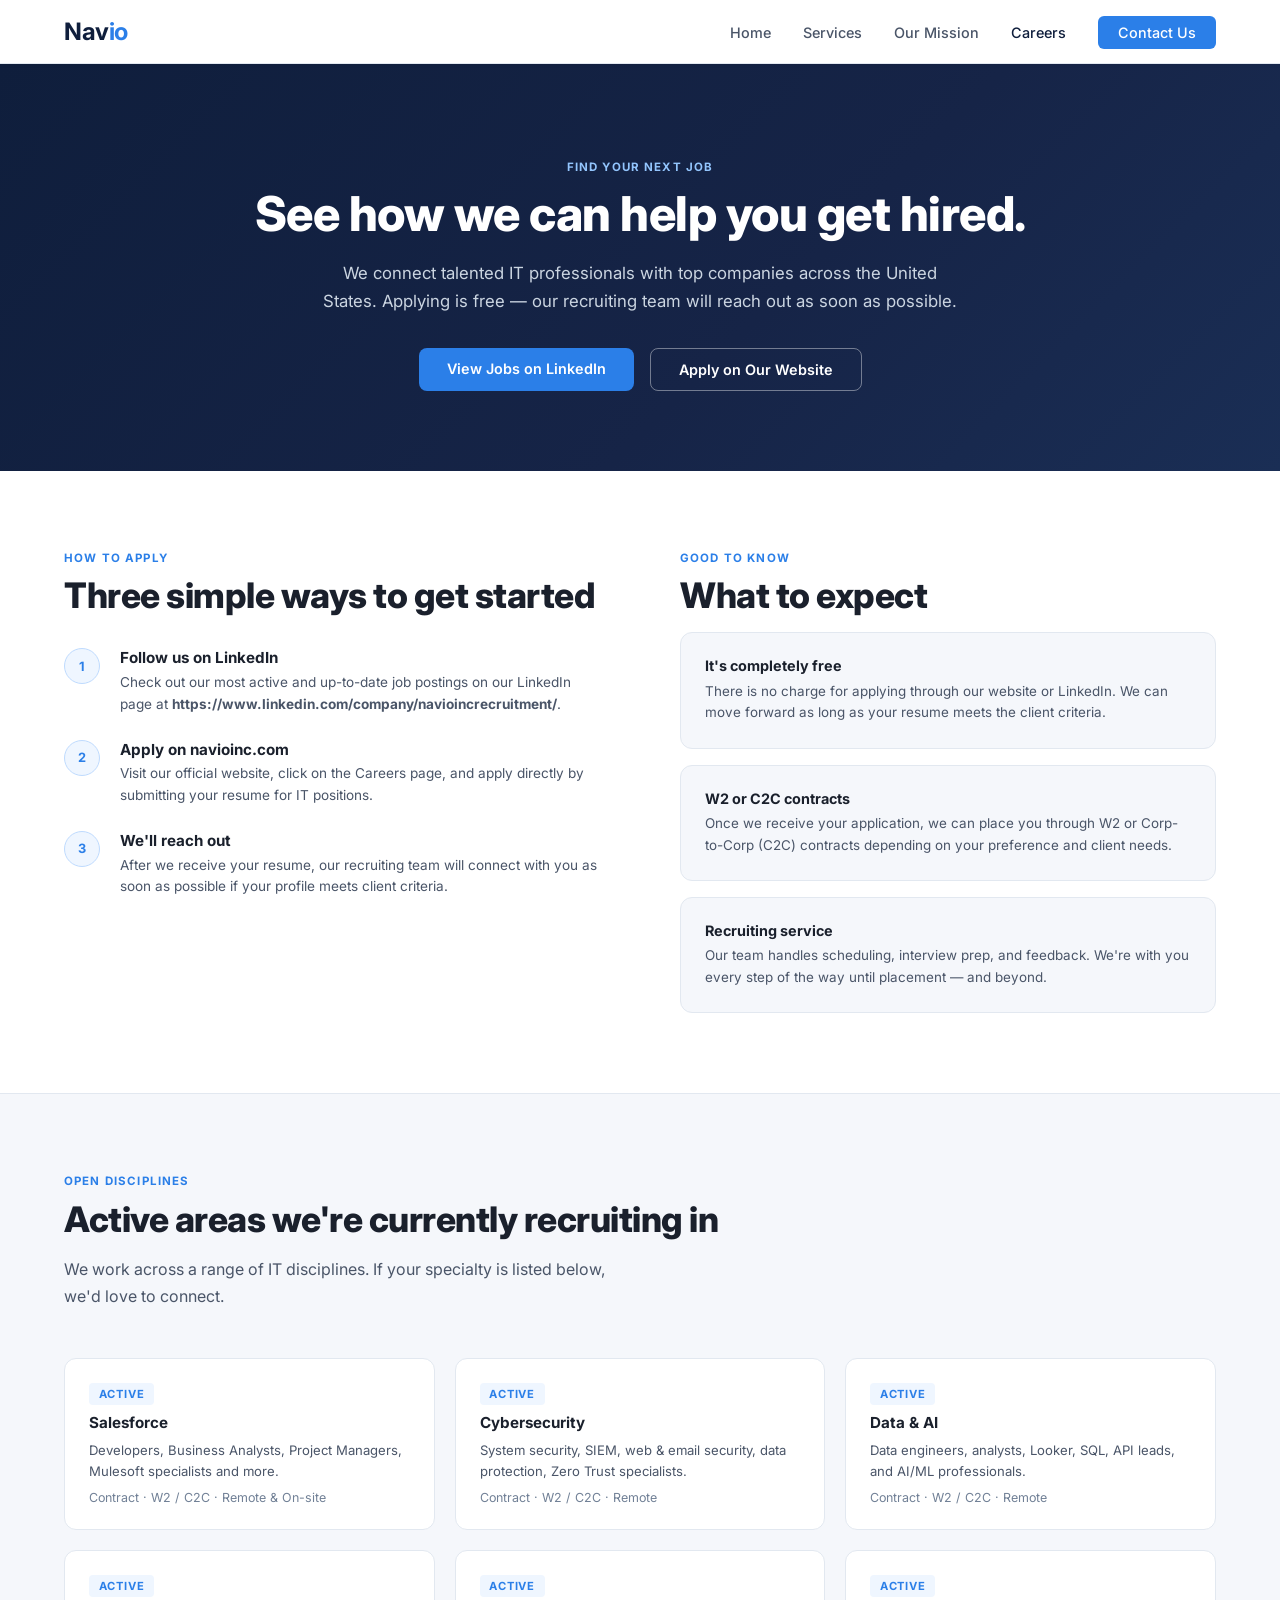
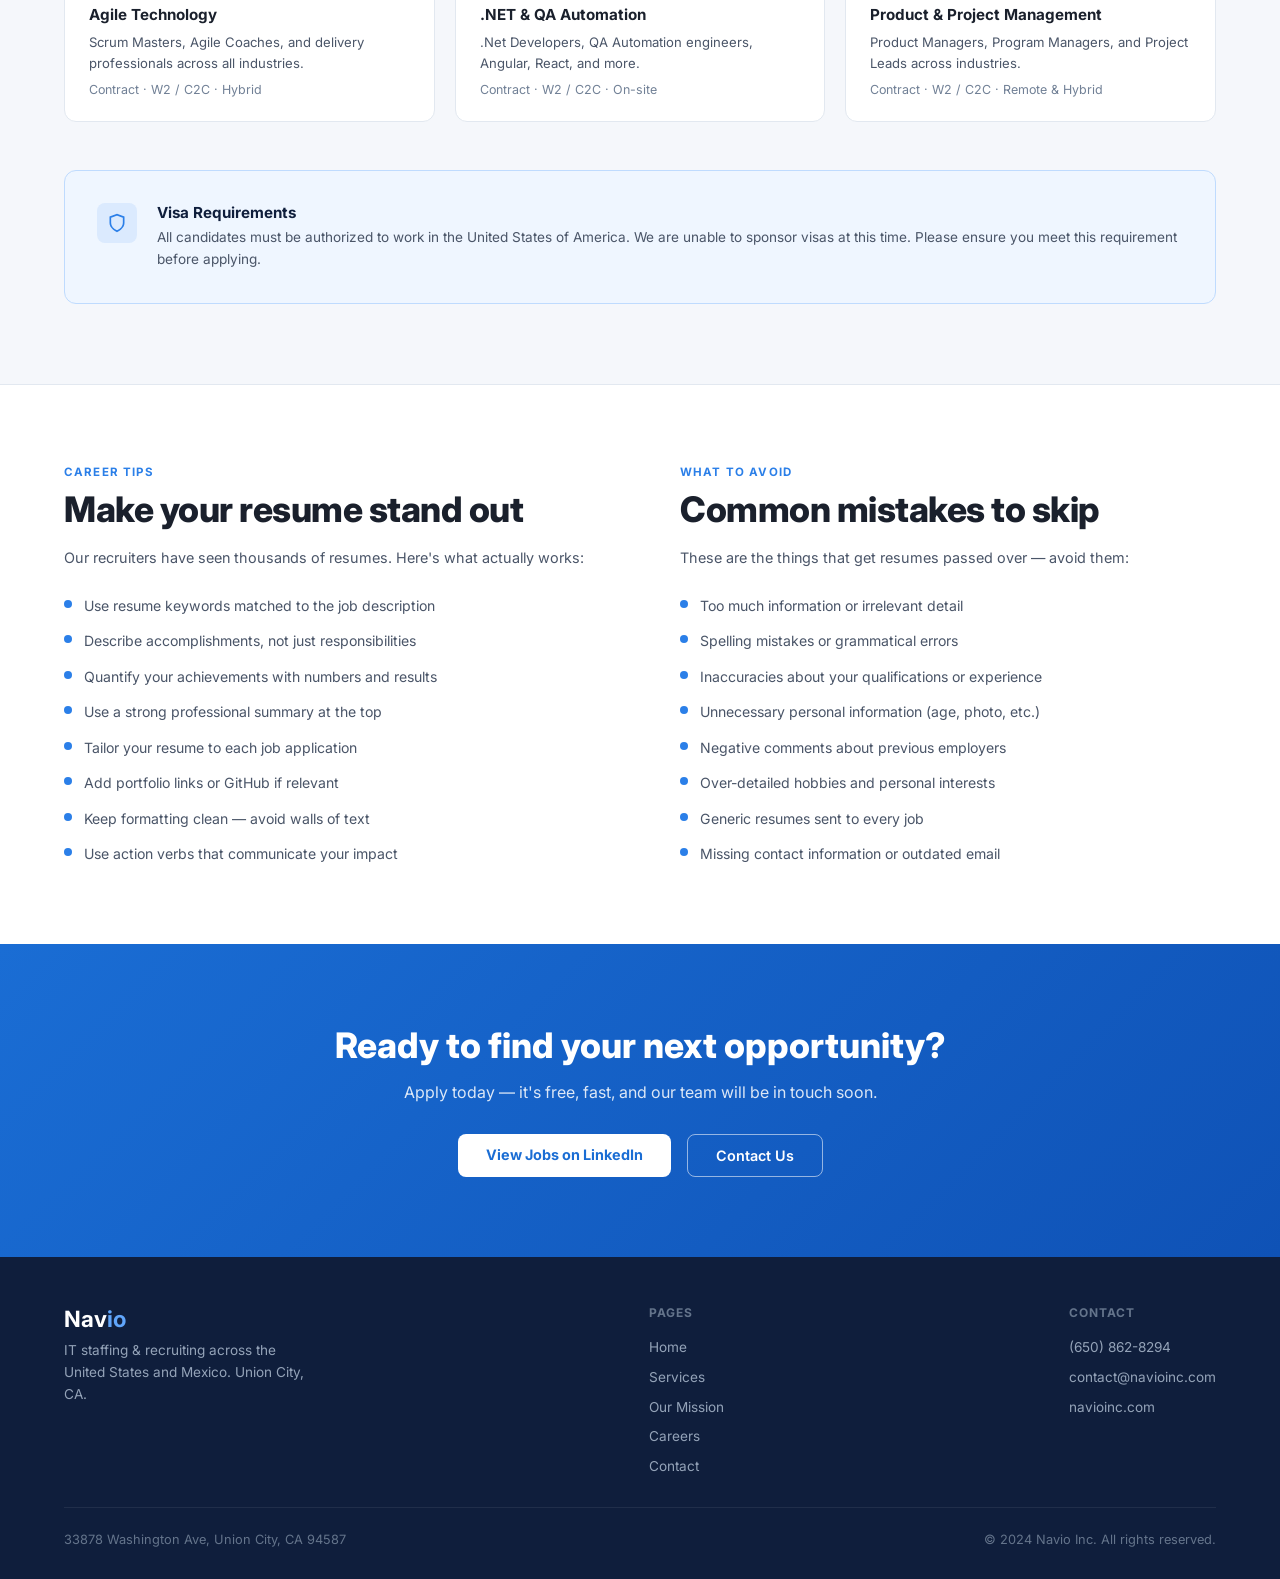
==== commit d6be9d48: "Update LinkedIn links in careers.html" ====
--- a/careers.html
+++ b/careers.html
@@ -128,7 +128,7 @@
     <h1>See how we can help you get hired.</h1>
     <p>We connect talented IT professionals with top companies across the United States. Applying is free — our recruiting team will reach out as soon as possible.</p>
     <div class="hero-btns">
-      <a href="https://www.linkedin.com/company/navioinc" target="_blank" class="btn-primary">View Jobs on LinkedIn</a>
+      <a href="https://www.linkedin.com/company/navioincrecruitment/" target="_blank" class="btn-primary">View Jobs on LinkedIn</a>
       <a href="https://navioinc.com/" target="_blank" class="btn-outline-hero">Apply on Our Website</a>
     </div>
   </div>
@@ -140,7 +140,7 @@
           <div class="section-label">How to Apply</div>
           <h2 class="section-title">Three simple ways to get started</h2>
           <div class="apply-steps">
-            <div class="apply-step"><div class="step-num">1</div><div><h4>Follow us on LinkedIn</h4><p>Check out our most active and up-to-date job postings on our LinkedIn page at <strong>linkedin.com/company/navioinc</strong>.</p></div></div>
+            <div class="apply-step"><div class="step-num">1</div><div><h4>Follow us on LinkedIn</h4><p>Check out our most active and up-to-date job postings on our LinkedIn page at <strong>https://www.linkedin.com/company/navioincrecruitment/</strong>.</p></div></div>
             <div class="apply-step"><div class="step-num">2</div><div><h4>Apply on navioinc.com</h4><p>Visit our official website, click on the Careers page, and apply directly by submitting your resume for IT positions.</p></div></div>
             <div class="apply-step"><div class="step-num">3</div><div><h4>We'll reach out</h4><p>After we receive your resume, our recruiting team will connect with you as soon as possible if your profile meets client criteria.</p></div></div>
           </div>
@@ -220,7 +220,7 @@
       <h2>Ready to find your next opportunity?</h2>
       <p>Apply today — it's free, fast, and our team will be in touch soon.</p>
       <div class="cta-btns">
-        <a href="https://www.linkedin.com/company/navioinc" target="_blank" class="btn-white">View Jobs on LinkedIn</a>
+        <a href="https://www.linkedin.com/company/navioincrecruitment/" target="_blank" class="btn-white">View Jobs on LinkedIn</a>
         <a href="contact.html" class="btn-outline-white">Contact Us</a>
       </div>
     </div>
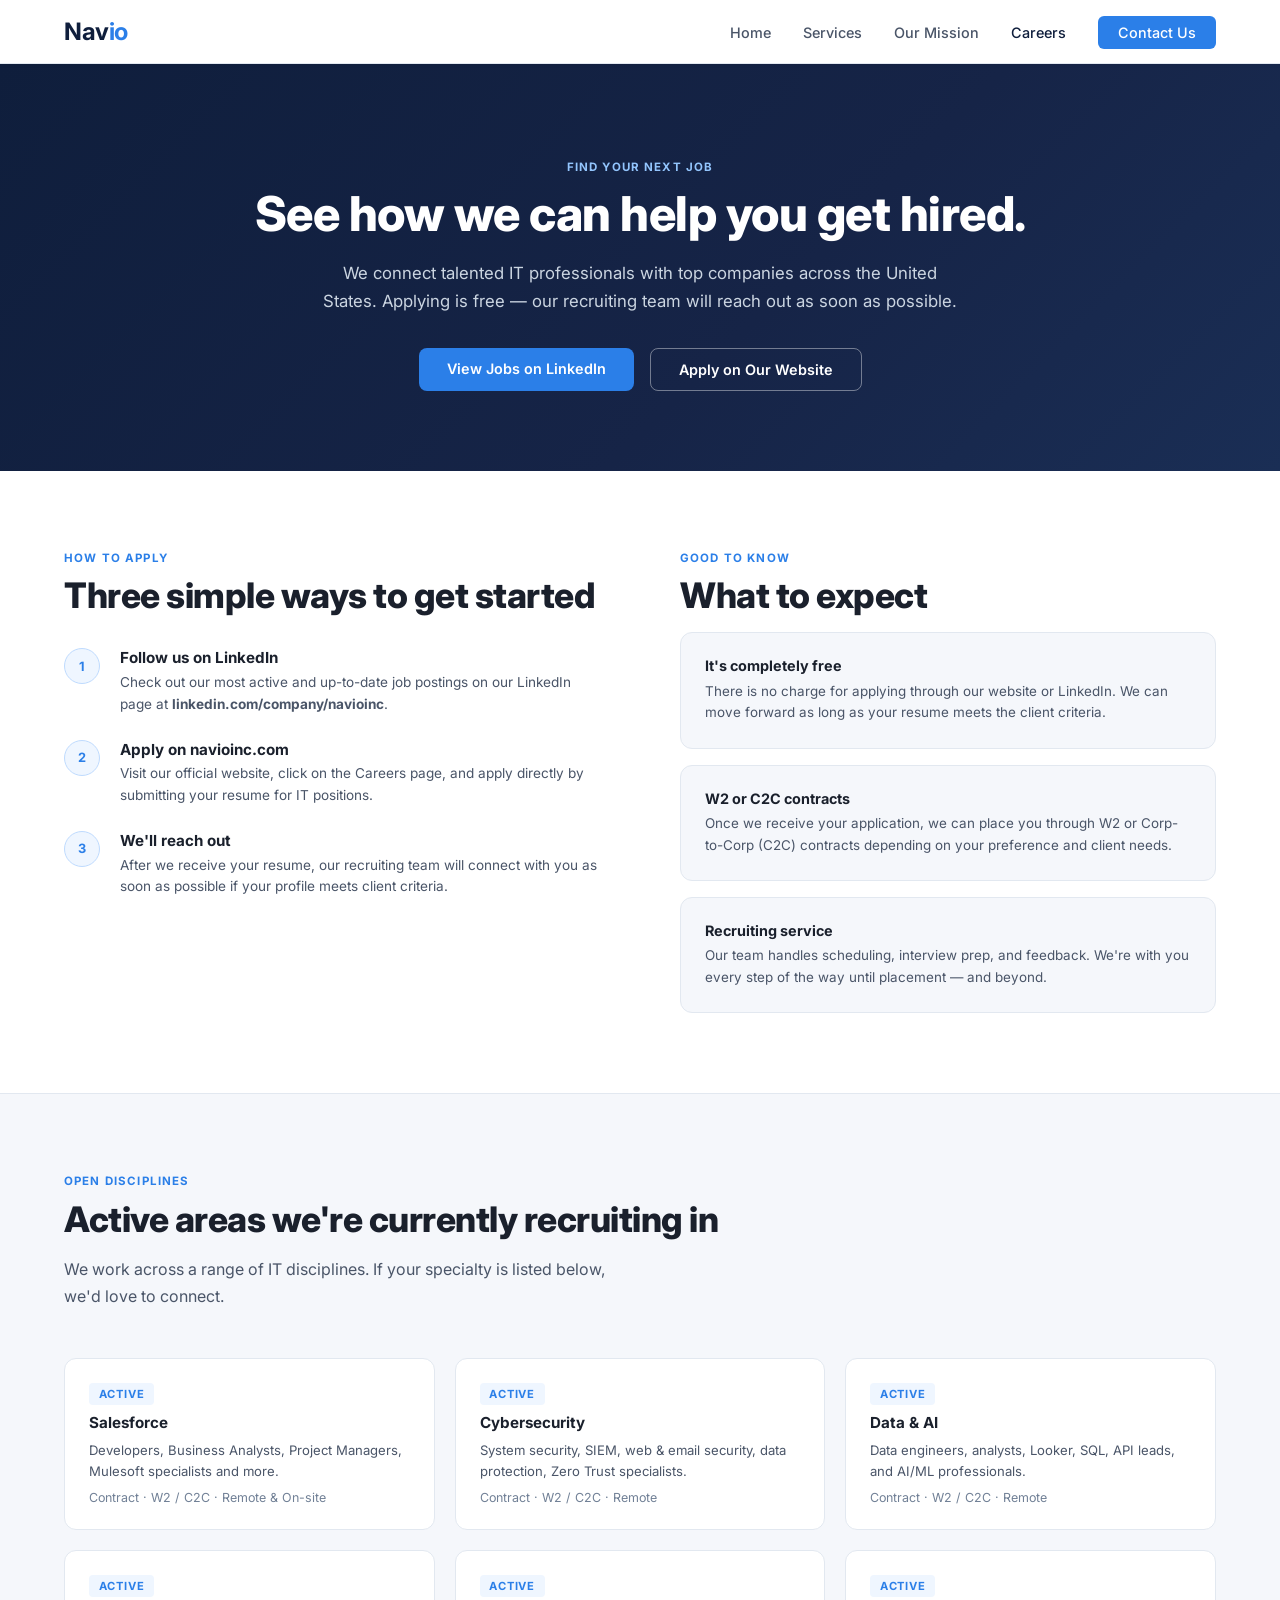
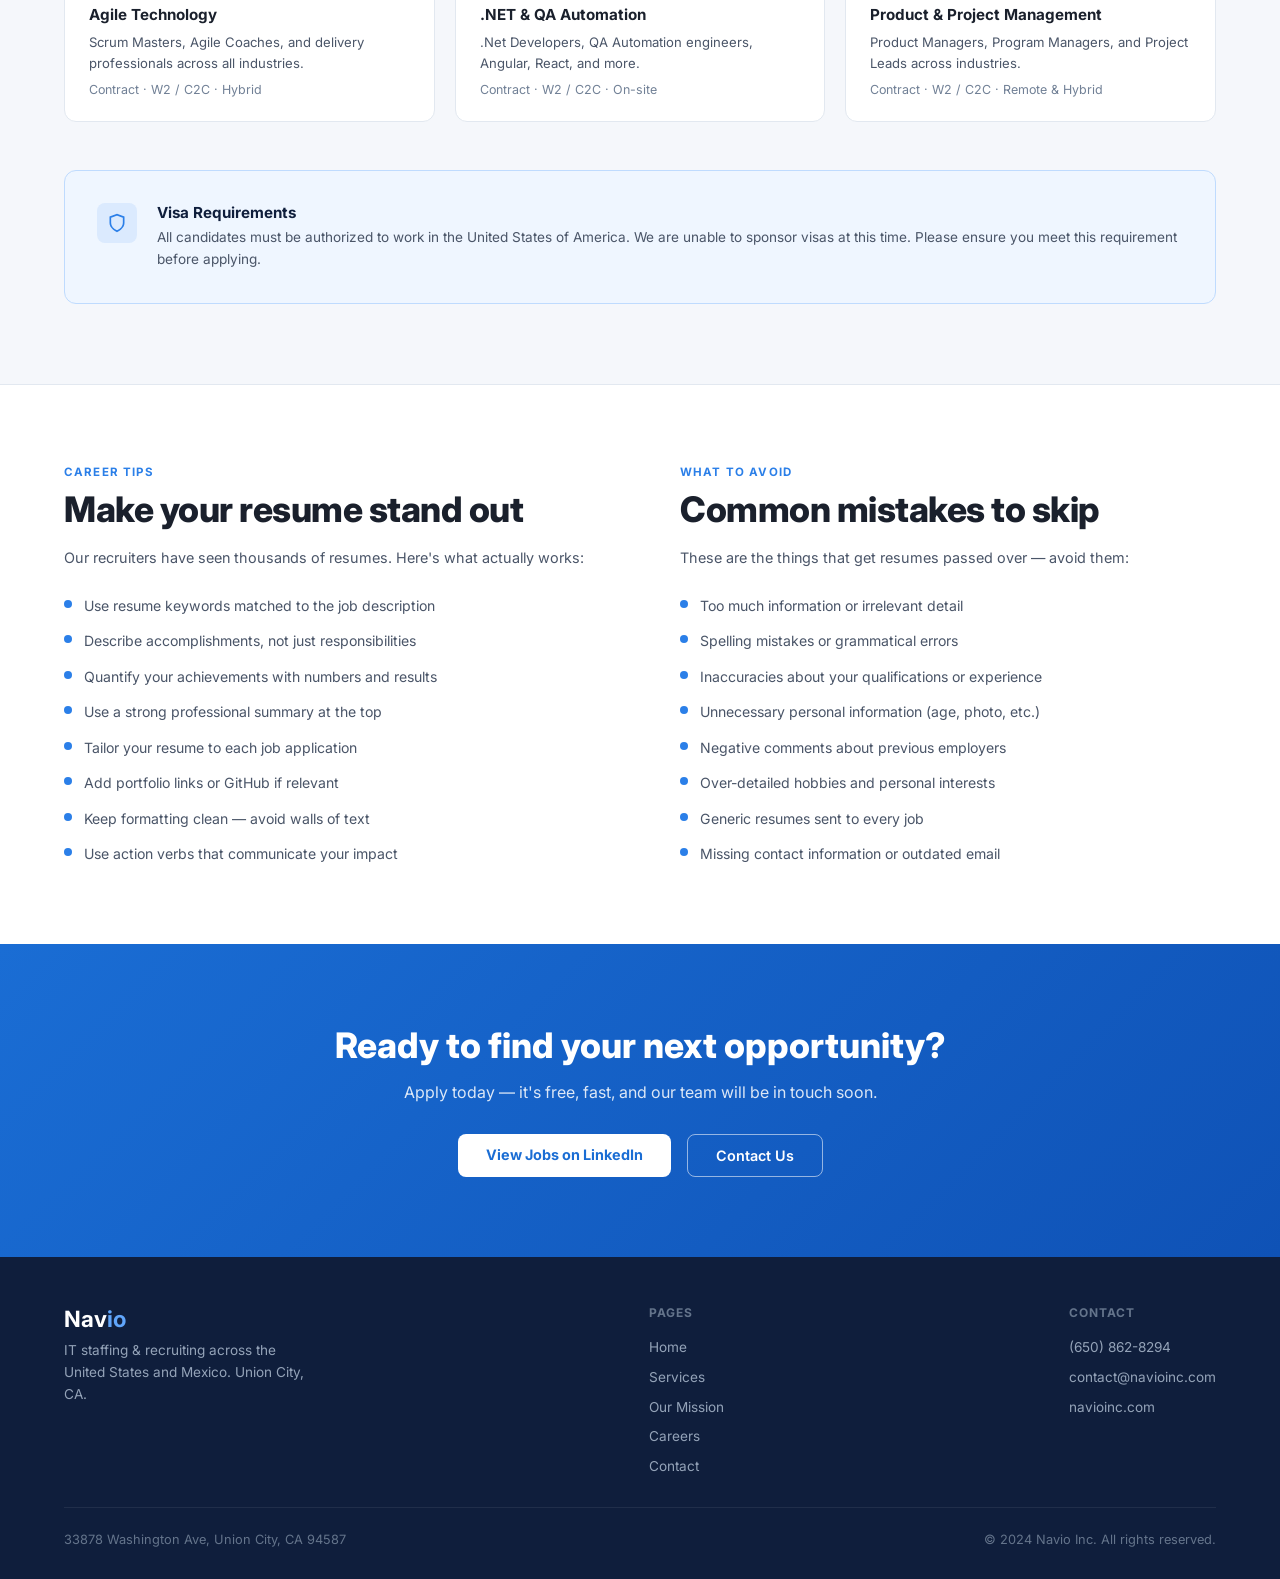
==== commit 7e834ac7: "Add files via upload" ====
--- a/careers.html
+++ b/careers.html
@@ -128,7 +128,7 @@
     <h1>See how we can help you get hired.</h1>
     <p>We connect talented IT professionals with top companies across the United States. Applying is free — our recruiting team will reach out as soon as possible.</p>
     <div class="hero-btns">
-      <a href="https://www.linkedin.com/company/navioincrecruitment/" target="_blank" class="btn-primary">View Jobs on LinkedIn</a>
+      <a href="https://www.linkedin.com/company/navioinc" target="_blank" class="btn-primary">View Jobs on LinkedIn</a>
       <a href="https://navioinc.com/" target="_blank" class="btn-outline-hero">Apply on Our Website</a>
     </div>
   </div>
@@ -140,7 +140,7 @@
           <div class="section-label">How to Apply</div>
           <h2 class="section-title">Three simple ways to get started</h2>
           <div class="apply-steps">
-            <div class="apply-step"><div class="step-num">1</div><div><h4>Follow us on LinkedIn</h4><p>Check out our most active and up-to-date job postings on our LinkedIn page at <strong>https://www.linkedin.com/company/navioincrecruitment/</strong>.</p></div></div>
+            <div class="apply-step"><div class="step-num">1</div><div><h4>Follow us on LinkedIn</h4><p>Check out our most active and up-to-date job postings on our LinkedIn page at <strong>linkedin.com/company/navioinc</strong>.</p></div></div>
             <div class="apply-step"><div class="step-num">2</div><div><h4>Apply on navioinc.com</h4><p>Visit our official website, click on the Careers page, and apply directly by submitting your resume for IT positions.</p></div></div>
             <div class="apply-step"><div class="step-num">3</div><div><h4>We'll reach out</h4><p>After we receive your resume, our recruiting team will connect with you as soon as possible if your profile meets client criteria.</p></div></div>
           </div>
@@ -220,7 +220,7 @@
       <h2>Ready to find your next opportunity?</h2>
       <p>Apply today — it's free, fast, and our team will be in touch soon.</p>
       <div class="cta-btns">
-        <a href="https://www.linkedin.com/company/navioincrecruitment/" target="_blank" class="btn-white">View Jobs on LinkedIn</a>
+        <a href="https://www.linkedin.com/company/navioinc" target="_blank" class="btn-white">View Jobs on LinkedIn</a>
         <a href="contact.html" class="btn-outline-white">Contact Us</a>
       </div>
     </div>
